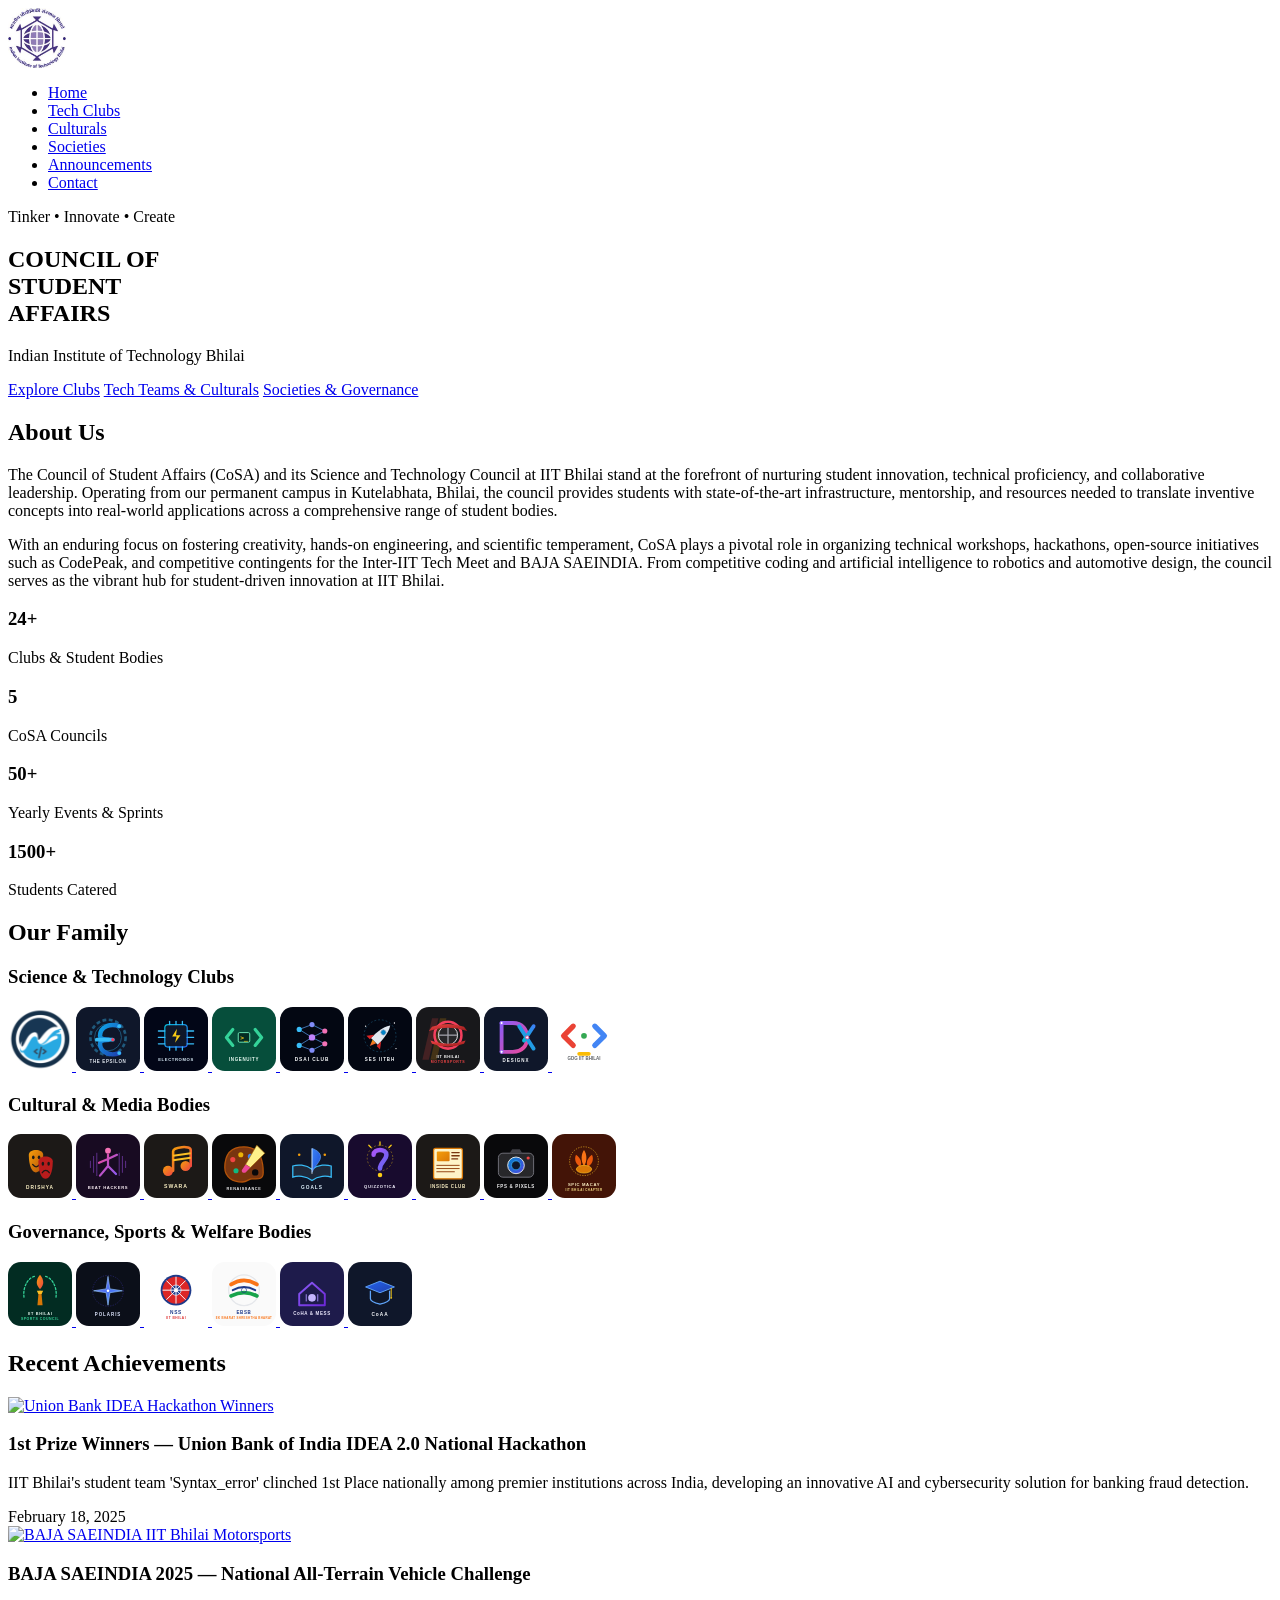
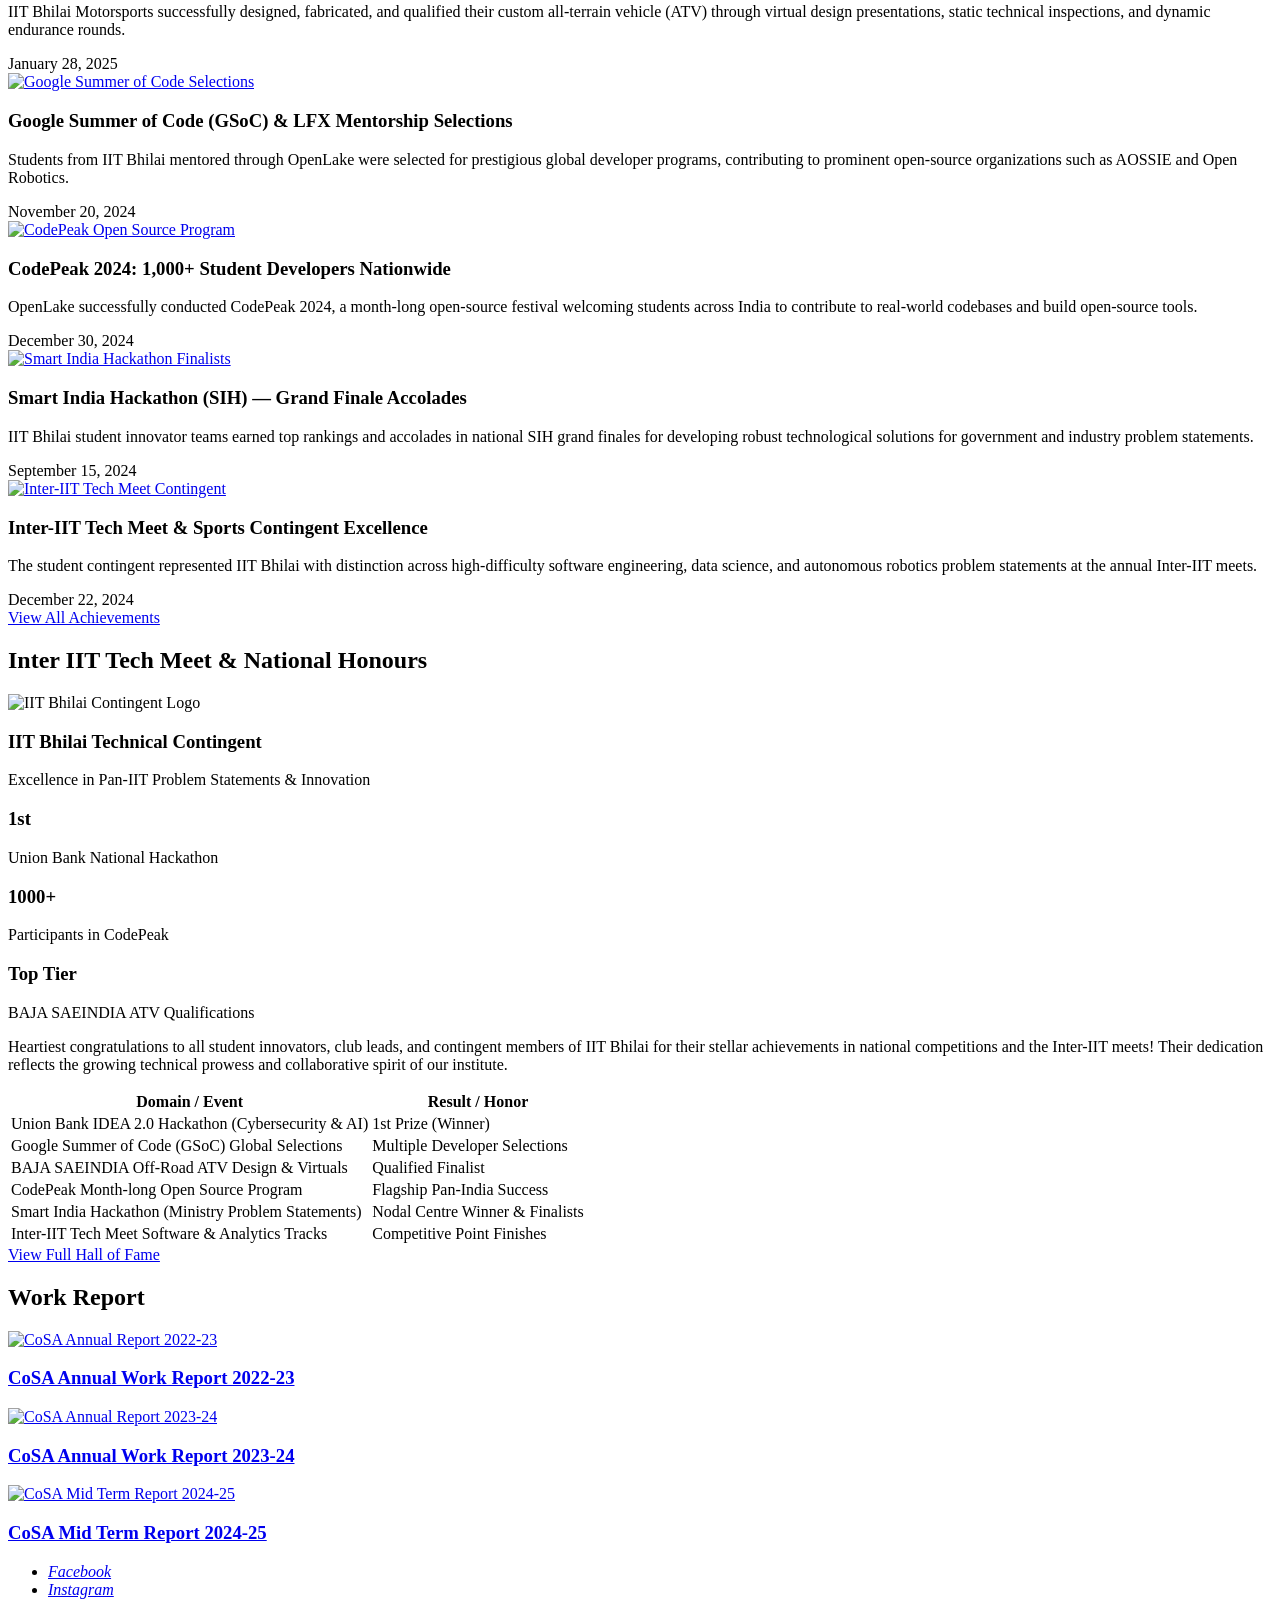
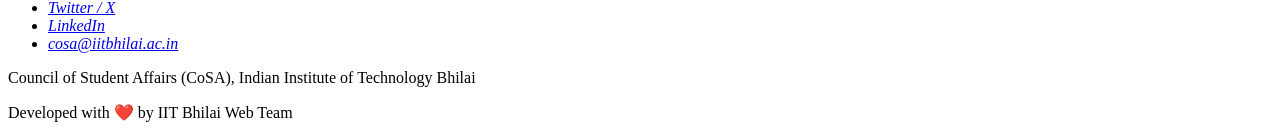
==== Home/index.html @ 8cd0cf4e "feat(home_page): added a basic home page structure" ====
<!DOCTYPE html>
<html lang="en">
<head>
  <meta charset="UTF-8">
  <meta name="viewport" content="width=device-width, initial-scale=1.0">
  <title>IIT Bhilai CoSA - Council of Student Affairs</title>
</head>
<body>
  <header>
    <nav>
      <a href="https://iitbhilai.ac.in/">
        <img src="./../assets/logos/iitbh-logo.jpg" alt="IIT Bhilai Logo" height="60" style="height: 60px; width: auto; vertical-align: middle;" loading="lazy">
      </a>
      <ul>
        <li><a href="index.html">Home</a></li>
        <li><a href="./../Tech Clubs/tech_clubs.html">Tech Clubs</a></li>
        <li><a href="./../Cultural Clubs/cult_clubs.html">Culturals</a></li>
        <li><a href="./../Societies/soc.html">Societies</a></li>
        <li><a href="./../Anouncements/announcements.html">Announcements</a></li>
        <li><a href="./../Contact Us/contact_us.html">Contact</a></li>
      </ul>
    </nav>
  </header>

  <main>
    <section id="hero">
      <p>Tinker • Innovate • Create</p>
      <h1>
        COUNCIL OF <br>
        STUDENT <br>
        AFFAIRS
      </h1>
      <p>Indian Institute of Technology Bhilai</p>

      <nav aria-label="Quick Links">
        <a href="#clubs">Explore Clubs</a>
        <a href="#tech-teams">Tech Teams & Culturals</a>
        <a href="#communities">Societies & Governance</a>
      </nav>
    </section>

    <!-- About Us Section -->
    <section id="about">
      <h2>About Us</h2>
      <div>
        <p>
          The Council of Student Affairs (CoSA) and its Science and Technology Council at IIT Bhilai
          stand at the forefront of nurturing student innovation, technical proficiency, and collaborative
          leadership. Operating from our permanent campus in Kutelabhata, Bhilai, the council provides
          students with state-of-the-art infrastructure, mentorship, and resources needed to translate
          inventive concepts into real-world applications across a comprehensive range of student bodies.
        </p>
        <p>
          With an enduring focus on fostering creativity, hands-on engineering, and scientific temperament,
          CoSA plays a pivotal role in organizing technical workshops, hackathons, open-source initiatives
          such as CodePeak, and competitive contingents for the Inter-IIT Tech Meet and BAJA SAEINDIA. From
          competitive coding and artificial intelligence to robotics and automotive design, the council serves
          as the vibrant hub for student-driven innovation at IIT Bhilai.
        </p>
      </div>

      <!-- Stats -->
      <div>
        <div>
          <h3>24+</h3>
          <p>Clubs & Student Bodies</p>
        </div>
        <div>
          <h3>5</h3>
          <p>CoSA Councils</p>
        </div>
        <div>
          <h3>50+</h3>
          <p>Yearly Events & Sprints</p>
        </div>
        <div>
          <h3>1500+</h3>
          <p>Students Catered</p>
        </div>
      </div>
    </section>

    <!-- Our Family Section -->
    <section id="our-family">
      <h2>Our Family</h2>

      <!-- Clubs -->
      <section id="clubs">
        <h3>Science & Technology Clubs</h3>
        <div>
          <a href="https://openlake.in" title="OpenLake">
            <img src="./../assets/logos/openlake.svg" alt="OpenLake logo" width="64" height="64" style="width: 64px; height: 64px; object-fit: contain;" loading="lazy">
          </a>
          <a href="https://epsilon.iitbhilai.ac.in" title="The Epsilon">
            <img src="./../assets/logos/epsilon.svg" alt="The Epsilon logo" width="64" height="64" style="width: 64px; height: 64px; object-fit: contain;" loading="lazy">
          </a>
          <a href="https://electromos.netlify.app" title="Electromos">
            <img src="./../assets/logos/electromos.svg" alt="Electromos logo" width="64" height="64" style="width: 64px; height: 64px; object-fit: contain;" loading="lazy">
          </a>
          <a href="https://ingenuity.iitbhilai.ac.in" title="Ingenuity">
            <img src="./../assets/logos/ingenuity.svg" alt="Ingenuity logo" width="64" height="64" style="width: 64px; height: 64px; object-fit: contain;" loading="lazy">
          </a>
          <a href="https://dsai-iitbhilai.github.io" title="DSAI Club">
            <img src="./../assets/logos/dsai.svg" alt="DSAI Club logo" width="64" height="64" style="width: 64px; height: 64px; object-fit: contain;" loading="lazy">
          </a>
          <a href="https://ses-iitbhilai.vercel.app" title="Space Exploration Society (SES)">
            <img src="./../assets/logos/ses.svg" alt="Space Exploration Society (SES) logo" width="64" height="64" style="width: 64px; height: 64px; object-fit: contain;" loading="lazy">
          </a>
          <a href="https://motorsports.iitbhilai.ac.in" title="IIT Bhilai Motorsports">
            <img src="./../assets/logos/motorsports.svg" alt="IIT Bhilai Motorsports logo" width="64" height="64" style="width: 64px; height: 64px; object-fit: contain;" loading="lazy">
          </a>
          <a href="https://designx.iitbhilai.ac.in" title="DesignX">
            <img src="./../assets/logos/designx.svg" alt="DesignX logo" width="64" height="64" style="width: 64px; height: 64px; object-fit: contain;" loading="lazy">
          </a>
          <a href="https://gdg.community.dev/iit-bhilai" title="GDG on Campus IIT Bhilai">
            <img src="./../assets/logos/gdg.svg" alt="GDG on Campus IIT Bhilai logo" width="64" height="64" style="width: 64px; height: 64px; object-fit: contain;" loading="lazy">
          </a>
        </div>
      </section>

      <!-- Tech Teams & Cultural Bodies -->
      <section id="tech-teams">
        <h3>Cultural & Media Bodies</h3>
        <div>
          <a href="https://drishya.iitbhilai.ac.in" title="Drishya">
            <img src="./../assets/logos/drishya.svg" alt="Drishya logo" width="64" height="64" style="width: 64px; height: 64px; object-fit: contain;" loading="lazy">
          </a>
          <a href="https://beathackers.iitbhilai.ac.in" title="Beat Hackers">
            <img src="./../assets/logos/beathackers.svg" alt="Beat Hackers logo" width="64" height="64" style="width: 64px; height: 64px; object-fit: contain;" loading="lazy">
          </a>
          <a href="https://swara.iitbhilai.ac.in" title="Swara">
            <img src="./../assets/logos/swara.svg" alt="Swara logo" width="64" height="64" style="width: 64px; height: 64px; object-fit: contain;" loading="lazy">
          </a>
          <a href="https://renaissance.iitbhilai.ac.in" title="Renaissance">
            <img src="./../assets/logos/renaissance.svg" alt="Renaissance logo" width="64" height="64" style="width: 64px; height: 64px; object-fit: contain;" loading="lazy">
          </a>
          <a href="https://goals.iitbhilai.ac.in" title="GOALS">
            <img src="./../assets/logos/goals.svg" alt="GOALS logo" width="64" height="64" style="width: 64px; height: 64px; object-fit: contain;" loading="lazy">
          </a>
          <a href="https://quizzotica.iitbhilai.ac.in" title="Quizzotica">
            <img src="./../assets/logos/quizzotica.svg" alt="Quizzotica logo" width="64" height="64" style="width: 64px; height: 64px; object-fit: contain;" loading="lazy">
          </a>
          <a href="https://inside.iitbhilai.ac.in" title="Inside Club">
            <img src="./../assets/logos/inside.svg" alt="Inside Club logo" width="64" height="64" style="width: 64px; height: 64px; object-fit: contain;" loading="lazy">
          </a>
          <a href="https://fps.iitbhilai.ac.in" title="Film Production Society (FPS) & Pixel Snappers">
            <img src="./../assets/logos/fps.svg" alt="Film Production Society (FPS) & Pixel Snappers logo" width="64" height="64" style="width: 64px; height: 64px; object-fit: contain;" loading="lazy">
          </a>
          <a href="https://spicmacay.org" title="SPIC MACAY IIT Bhilai Chapter">
            <img src="./../assets/logos/spicmacay.svg" alt="SPIC MACAY IIT Bhilai Chapter logo" width="64" height="64" style="width: 64px; height: 64px; object-fit: contain;" loading="lazy">
          </a>
        </div>
      </section>

      <!-- Communities -->
      <section id="communities">
        <h3>Governance, Sports & Welfare Bodies</h3>
        <div>
          <a href="https://sports.iitbhilai.ac.in" title="Sports Council & Inter-IIT Contingent">
            <img src="./../assets/logos/sports.svg" alt="Sports Council & Inter-IIT Contingent logo" width="64" height="64" style="width: 64px; height: 64px; object-fit: contain;" loading="lazy">
          </a>
          <a href="https://polaris.iitbhilai.ac.in" title="Polaris (Student Mentorship Program)">
            <img src="./../assets/logos/polaris.svg" alt="Polaris (Student Mentorship Program) logo" width="64" height="64" style="width: 64px; height: 64px; object-fit: contain;" loading="lazy">
          </a>
          <a href="https://nss.iitbhilai.ac.in" title="National Service Scheme (NSS)">
            <img src="./../assets/logos/nss.svg" alt="National Service Scheme (NSS) logo" width="64" height="64" style="width: 64px; height: 64px; object-fit: contain;" loading="lazy">
          </a>
          <a href="https://iitbhilai.ac.in/index.php?pid=ebsb" title="Ek Bharat Shreshtha Bharat (EBSB)">
            <img src="./../assets/logos/ebsb.svg" alt="Ek Bharat Shreshtha Bharat (EBSB) logo" width="64" height="64" style="width: 64px; height: 64px; object-fit: contain;" loading="lazy">
          </a>
          <a href="https://iitbhilai.ac.in/index.php?pid=hostels" title="Council of Hostel Affairs (CoHA) & Mess Committee">
            <img src="./../assets/logos/coha.svg" alt="Council of Hostel Affairs (CoHA) & Mess Committee logo" width="64" height="64" style="width: 64px; height: 64px; object-fit: contain;" loading="lazy">
          </a>
          <a href="https://iitbhilai.ac.in/index.php?pid=academic_affairs" title="Council of Academic Affairs (CoAA)">
            <img src="./../assets/logos/coaa.svg" alt="Council of Academic Affairs (CoAA) logo" width="64" height="64" style="width: 64px; height: 64px; object-fit: contain;" loading="lazy">
          </a>
        </div>
      </section>
    </section>

    <!-- Recent Achievements Section -->
    <section id="achievements">
      <h2>Recent Achievements</h2>

      <div>
        <article>
          <a href="https://iitbhilai.ac.in/">
            <img src="iitbh-logo.jpg" alt="Union Bank IDEA Hackathon Winners" height="48" style="height: 48px; width: auto;">
          </a>
          <div>
            <h3>1st Prize Winners — Union Bank of India IDEA 2.0 National Hackathon</h3>
            <p>IIT Bhilai's student team 'Syntax_error' clinched 1st Place nationally among premier institutions across India, developing an innovative AI and cybersecurity solution for banking fraud detection.</p>
            <time datetime="2025-02-18">February 18, 2025</time>
          </div>
        </article>

        <article>
          <a href="https://motorsports.iitbhilai.ac.in">
            <img src="iitbh-logo.jpg" alt="BAJA SAEINDIA IIT Bhilai Motorsports" height="48" style="height: 48px; width: auto;">
          </a>
          <div>
            <h3>BAJA SAEINDIA 2025 — National All-Terrain Vehicle Challenge</h3>
            <p>IIT Bhilai Motorsports successfully designed, fabricated, and qualified their custom all-terrain vehicle (ATV) through virtual design presentations, static technical inspections, and dynamic endurance rounds.</p>
            <time datetime="2025-01-28">January 28, 2025</time>
          </div>
        </article>

        <article>
          <a href="https://openlake.in">
            <img src="iitbh-logo.jpg" alt="Google Summer of Code Selections" height="48" style="height: 48px; width: auto;">
          </a>
          <div>
            <h3>Google Summer of Code (GSoC) & LFX Mentorship Selections</h3>
            <p>Students from IIT Bhilai mentored through OpenLake were selected for prestigious global developer programs, contributing to prominent open-source organizations such as AOSSIE and Open Robotics.</p>
            <time datetime="2024-11-20">November 20, 2024</time>
          </div>
        </article>

        <article>
          <a href="https://openlake.in">
            <img src="iitbh-logo.jpg" alt="CodePeak Open Source Program" height="48" style="height: 48px; width: auto;">
          </a>
          <div>
            <h3>CodePeak 2024: 1,000+ Student Developers Nationwide</h3>
            <p>OpenLake successfully conducted CodePeak 2024, a month-long open-source festival welcoming students across India to contribute to real-world codebases and build open-source tools.</p>
            <time datetime="2024-12-30">December 30, 2024</time>
          </div>
        </article>

        <article>
          <a href="https://iitbhilai.ac.in/">
            <img src="iitbh-logo.jpg" alt="Smart India Hackathon Finalists" height="48" style="height: 48px; width: auto;">
          </a>
          <div>
            <h3>Smart India Hackathon (SIH) — Grand Finale Accolades</h3>
            <p>IIT Bhilai student innovator teams earned top rankings and accolades in national SIH grand finales for developing robust technological solutions for government and industry problem statements.</p>
            <time datetime="2024-09-15">September 15, 2024</time>
          </div>
        </article>

        <article>
          <a href="https://iitbhilai.ac.in/">
            <img src="iitbh-logo.jpg" alt="Inter-IIT Tech Meet Contingent" height="48" style="height: 48px; width: auto;">
          </a>
          <div>
            <h3>Inter-IIT Tech Meet & Sports Contingent Excellence</h3>
            <p>The student contingent represented IIT Bhilai with distinction across high-difficulty software engineering, data science, and autonomous robotics problem statements at the annual Inter-IIT meets.</p>
            <time datetime="2024-12-22">December 22, 2024</time>
          </div>
        </article>
      </div>

      <div>
        <a href="Cluvora/Anouncements/announcements.html">View All Achievements</a>
      </div>
    </section>

    <!-- Latest Hall of Fame Section -->
    <section id="hall-of-fame">
      <h2>Inter IIT Tech Meet & National Honours</h2>

      <div>
        <!-- Inter IIT Details -->
        <div>
          <div>
            <img src="iitbh-logo.jpg" alt="IIT Bhilai Contingent Logo" height="50" style="height: 50px; width: auto;">
            <div>
              <h3>IIT Bhilai Technical Contingent</h3>
              <p>Excellence in Pan-IIT Problem Statements & Innovation</p>
            </div>
          </div>

          <!-- Highlights -->
          <div>
            <div>
              <h3>1st</h3>
              <p>Union Bank National Hackathon</p>
            </div>
            <div>
              <h3>1000+</h3>
              <p>Participants in CodePeak</p>
            </div>
            <div>
              <h3>Top Tier</h3>
              <p>BAJA SAEINDIA ATV Qualifications</p>
            </div>
          </div>
        </div>

        <!-- Summary & Problem Statements -->
        <div>
          <p>
            Heartiest congratulations to all student innovators, club leads, and contingent members of IIT Bhilai
            for their stellar achievements in national competitions and the Inter-IIT meets! Their dedication reflects
            the growing technical prowess and collaborative spirit of our institute.
          </p>

          <!-- Problem Statements Table -->
          <table>
            <thead>
              <tr>
                <th scope="col">Domain / Event</th>
                <th scope="col">Result / Honor</th>
              </tr>
            </thead>
            <tbody>
              <tr>
                <td>Union Bank IDEA 2.0 Hackathon (Cybersecurity & AI)</td>
                <td>1st Prize (Winner)</td>
              </tr>
              <tr>
                <td>Google Summer of Code (GSoC) Global Selections</td>
                <td>Multiple Developer Selections</td>
              </tr>
              <tr>
                <td>BAJA SAEINDIA Off-Road ATV Design & Virtuals</td>
                <td>Qualified Finalist</td>
              </tr>
              <tr>
                <td>CodePeak Month-long Open Source Program</td>
                <td>Flagship Pan-India Success</td>
              </tr>
              <tr>
                <td>Smart India Hackathon (Ministry Problem Statements)</td>
                <td>Nodal Centre Winner & Finalists</td>
              </tr>
              <tr>
                <td>Inter-IIT Tech Meet Software & Analytics Tracks</td>
                <td>Competitive Point Finishes</td>
              </tr>
            </tbody>
          </table>
        </div>
      </div>

      <div>
        <a href="Cluvora/Anouncements/announcements.html">View Full Hall of Fame</a>
      </div>
    </section>

    <!-- Work Report Section -->
    <section id="work-reports">
      <h2>Work Report</h2>

      <div>
        <article>
          <a href="https://iitbhilai.ac.in/">
            <img src="iitbh-logo.jpg" alt="CoSA Annual Report 2022-23" height="40" style="height: 40px; width: auto;">
            <h3>CoSA Annual Work Report 2022-23</h3>
          </a>
        </article>

        <article>
          <a href="https://iitbhilai.ac.in/">
            <img src="iitbh-logo.jpg" alt="CoSA Annual Report 2023-24" height="40" style="height: 40px; width: auto;">
            <h3>CoSA Annual Work Report 2023-24</h3>
          </a>
        </article>

        <article>
          <a href="https://iitbhilai.ac.in/">
            <img src="iitbh-logo.jpg" alt="CoSA Mid Term Report 2024-25" height="40" style="height: 40px; width: auto;">
            <h3>CoSA Mid Term Report 2024-25</h3>
          </a>
        </article>
      </div>
    </section>
  </main>

  <!-- Footer -->
  <footer>
    <address>
      <!-- Social Links -->
      <ul>
        <li>
          <a href="https://www.facebook.com/iitbhilai" target="_blank" rel="noopener noreferrer">
            <span>Facebook</span>
          </a>
        </li>
        <li>
          <a href="https://www.instagram.com/iitbhilai" target="_blank" rel="noopener noreferrer">
            <span>Instagram</span>
          </a>
        </li>
        <li>
          <a href="https://twitter.com/IITBhilai" target="_blank" rel="noopener noreferrer">
            <span>Twitter / X</span>
          </a>
        </li>
        <li>
          <a href="https://linkedin.com/school/iitbhilai" target="_blank" rel="noopener noreferrer">
            <span>LinkedIn</span>
          </a>
        </li>
        <li>
          <a href="mailto:cosa@iitbhilai.ac.in">
            <span>cosa@iitbhilai.ac.in</span>
          </a>
        </li>
      </ul>
    </address>

    <p>Council of Student Affairs (CoSA), Indian Institute of Technology Bhilai</p>
    <p>Developed with ❤️ by IIT Bhilai Web Team</p>
  </footer>
</body>
</html>
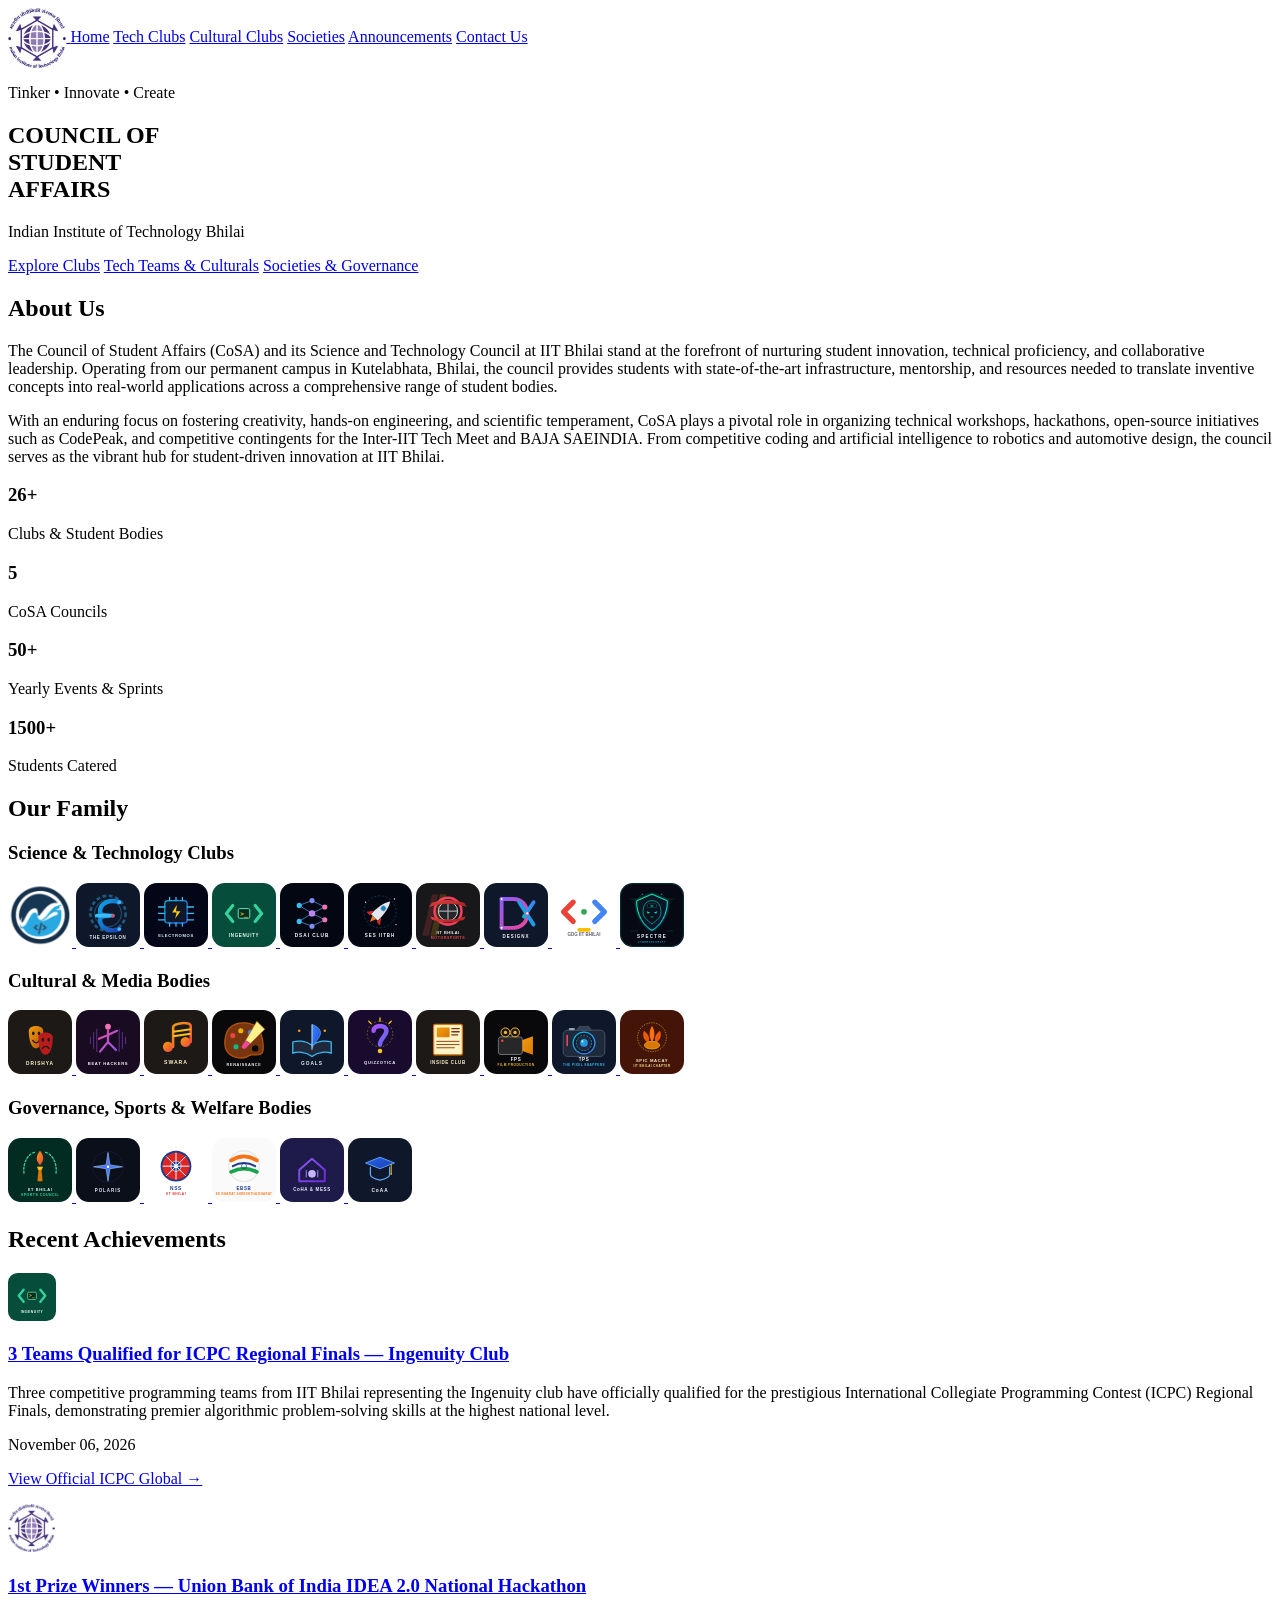
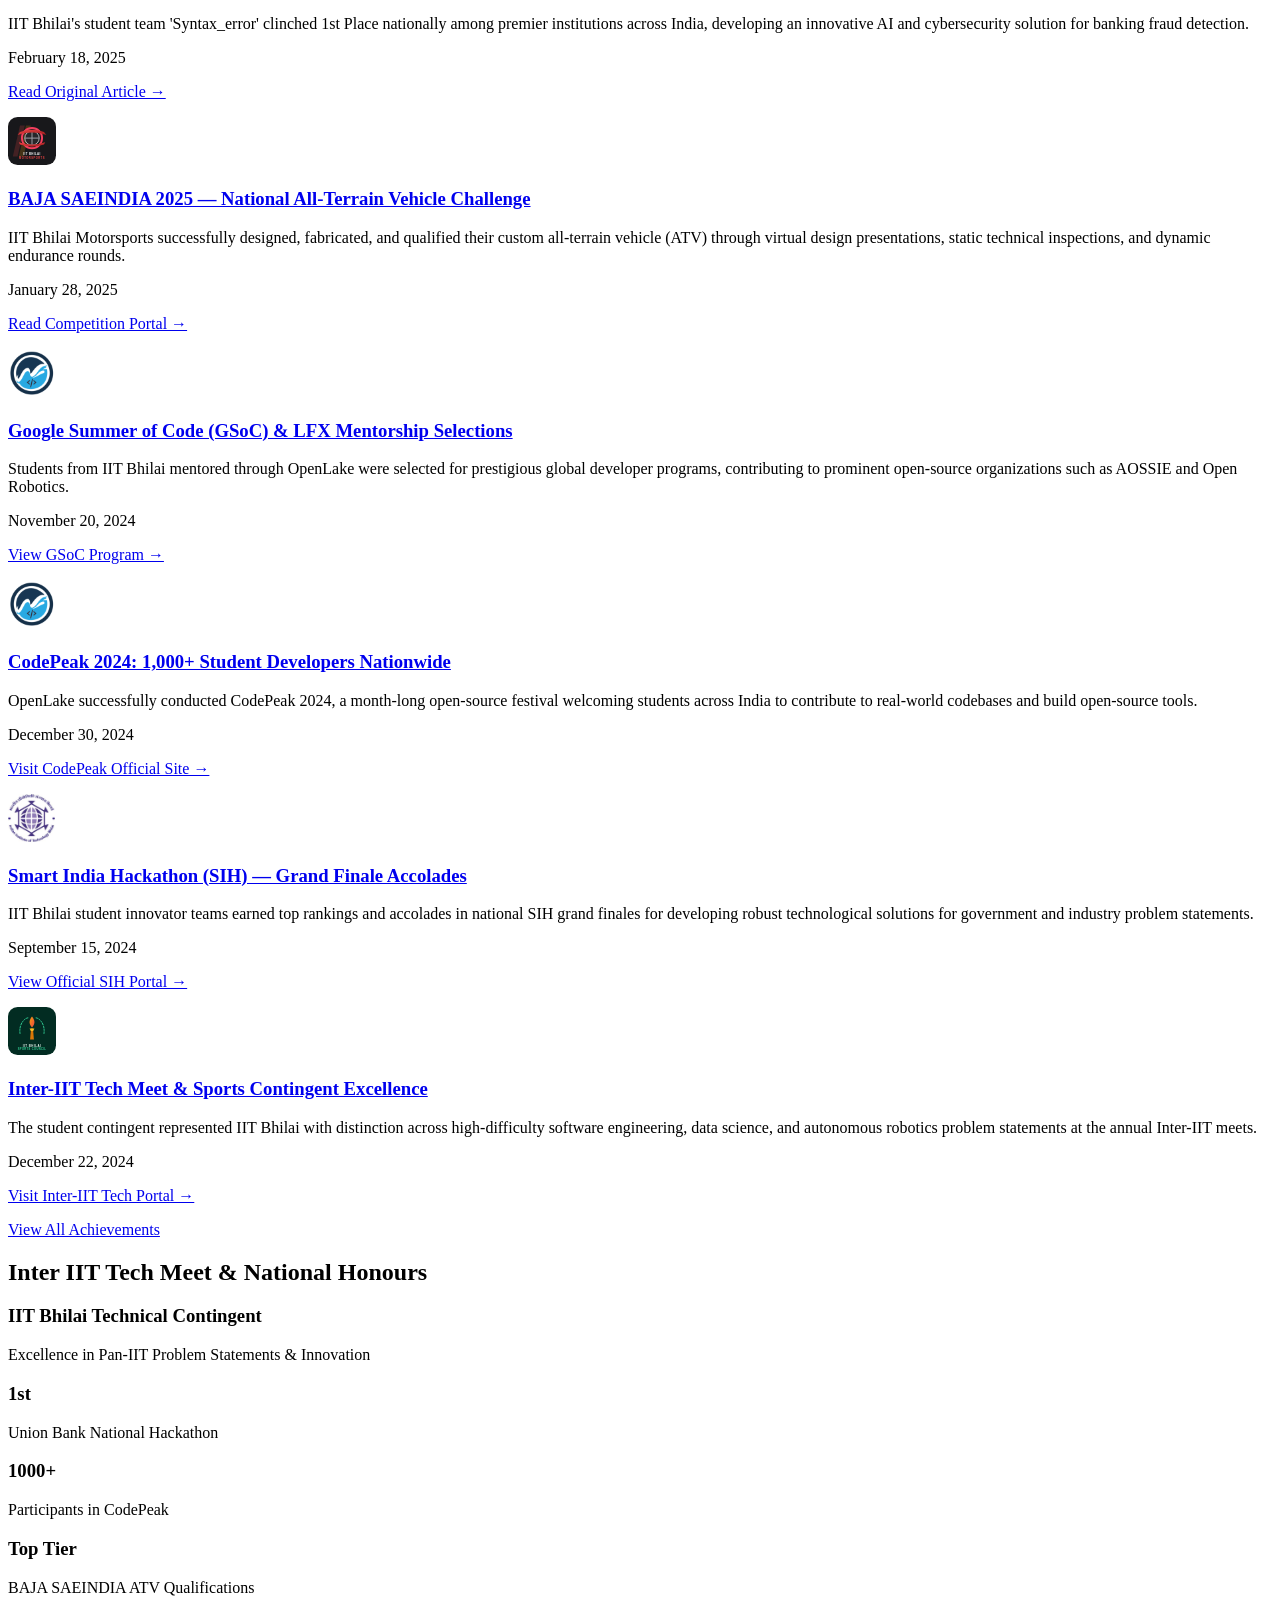
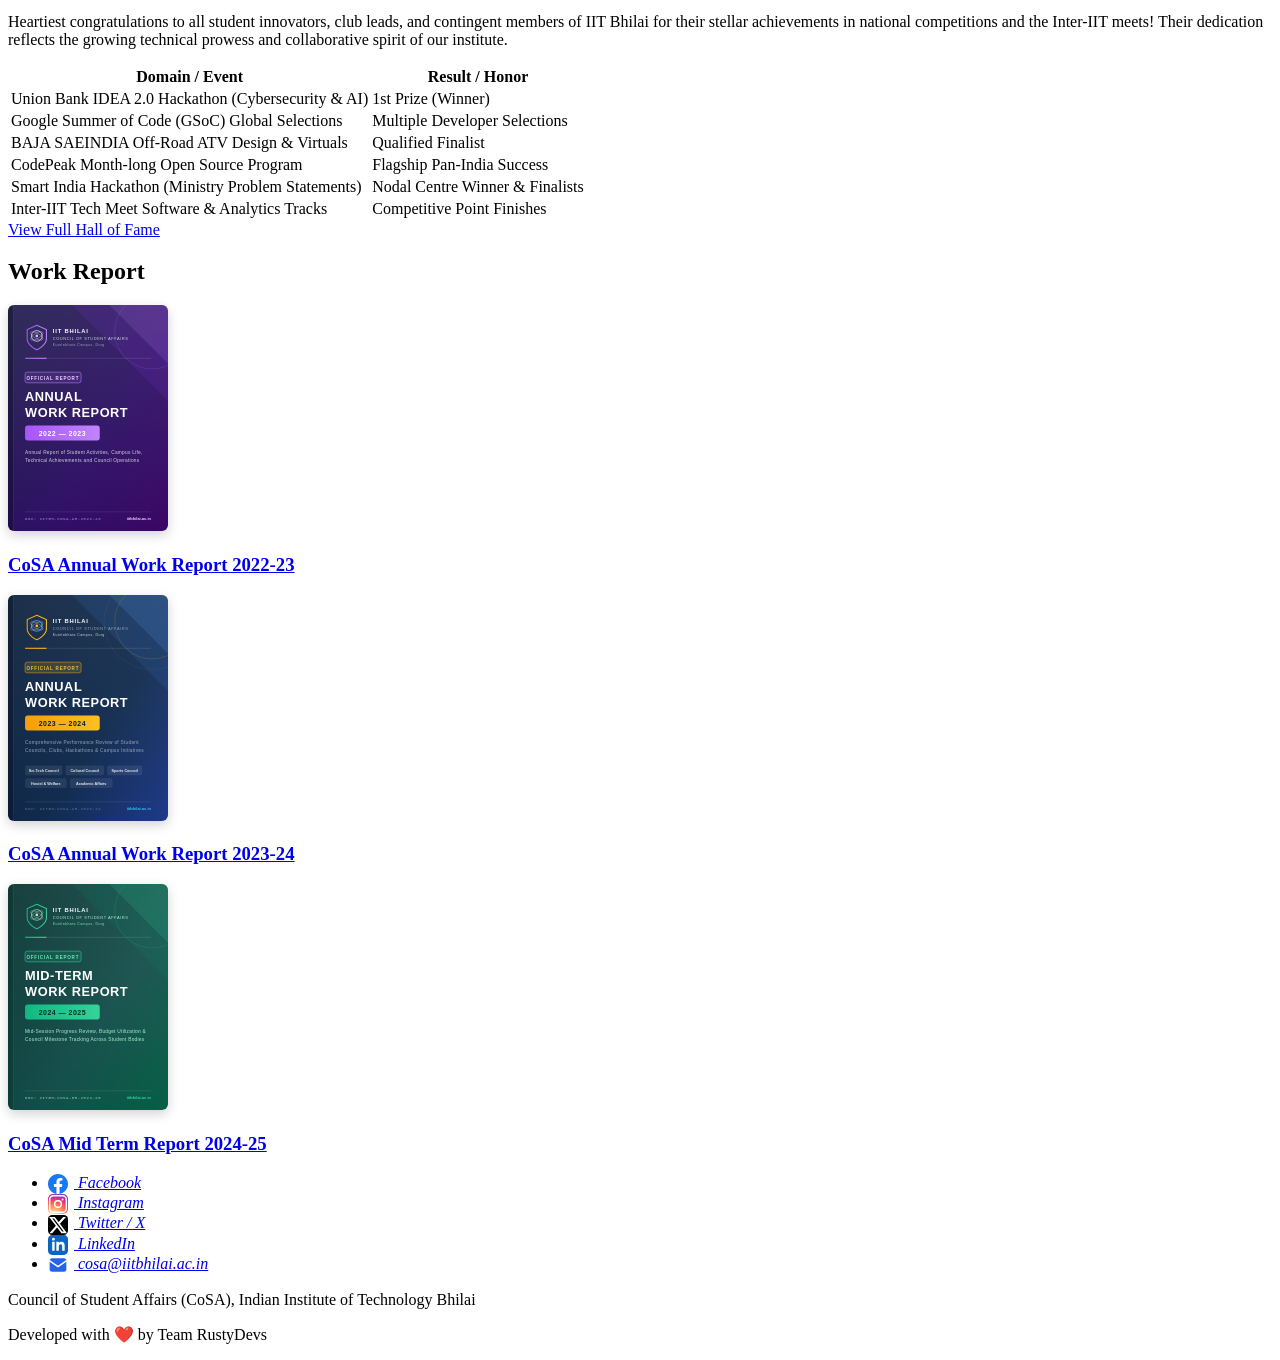
==== commit 8b8c5de5: "feat: minor changes" ====
--- a/Home/index.html
+++ b/Home/index.html
@@ -11,14 +11,12 @@
       <a href="https://iitbhilai.ac.in/">
         <img src="./../assets/logos/iitbh-logo.jpg" alt="IIT Bhilai Logo" height="60" style="height: 60px; width: auto; vertical-align: middle;" loading="lazy">
       </a>
-      <ul>
-        <li><a href="index.html">Home</a></li>
-        <li><a href="./../Tech Clubs/tech_clubs.html">Tech Clubs</a></li>
-        <li><a href="./../Cultural Clubs/cult_clubs.html">Culturals</a></li>
-        <li><a href="./../Societies/soc.html">Societies</a></li>
-        <li><a href="./../Anouncements/announcements.html">Announcements</a></li>
-        <li><a href="./../Contact Us/contact_us.html">Contact</a></li>
-      </ul>
+        <span><a href="index.html">Home</a></span>
+        <span><a href="./../Tech Clubs/tech_clubs.html">Tech Clubs</a></span>
+        <span><a href="./../Cultural Clubs/cult_clubs.html">Cultural Clubs</a></span>
+        <span><a href="./../Societies/soc.html">Societies</a></span>
+        <span><a href="./../Anouncements/announcements.html">Announcements</a></span>
+        <span><a href="./../Contact Us/contact_us.html">Contact Us</a></span>
     </nav>
   </header>
 
@@ -62,7 +60,7 @@
       <!-- Stats -->
       <div>
         <div>
-          <h3>24+</h3>
+          <h3>26+</h3>
           <p>Clubs & Student Bodies</p>
         </div>
         <div>
@@ -80,13 +78,13 @@
       </div>
     </section>
 
-    <!-- Our Family Section -->
+        <!-- Our Family Section -->
     <section id="our-family">
       <h2>Our Family</h2>
 
       <!-- Clubs -->
       <section id="clubs">
-        <h3>Science & Technology Clubs</h3>
+        <h3>Science &amp; Technology Clubs</h3>
         <div>
           <a href="https://openlake.in" title="OpenLake">
             <img src="./../assets/logos/openlake.svg" alt="OpenLake logo" width="64" height="64" style="width: 64px; height: 64px; object-fit: contain;" loading="lazy">
@@ -115,12 +113,15 @@
           <a href="https://gdg.community.dev/iit-bhilai" title="GDG on Campus IIT Bhilai">
             <img src="./../assets/logos/gdg.svg" alt="GDG on Campus IIT Bhilai logo" width="64" height="64" style="width: 64px; height: 64px; object-fit: contain;" loading="lazy">
           </a>
+          <a href="https://0xspectre.tech" title="Spectre (Cybersecurity Club)">
+            <img src="./../assets/logos/spectre.svg" alt="Spectre logo" width="64" height="64" style="width: 64px; height: 64px; object-fit: contain;" loading="lazy">
+          </a>
         </div>
       </section>
 
       <!-- Tech Teams & Cultural Bodies -->
       <section id="tech-teams">
-        <h3>Cultural & Media Bodies</h3>
+        <h3>Cultural &amp; Media Bodies</h3>
         <div>
           <a href="https://drishya.iitbhilai.ac.in" title="Drishya">
             <img src="./../assets/logos/drishya.svg" alt="Drishya logo" width="64" height="64" style="width: 64px; height: 64px; object-fit: contain;" loading="lazy">
@@ -143,8 +144,11 @@
           <a href="https://inside.iitbhilai.ac.in" title="Inside Club">
             <img src="./../assets/logos/inside.svg" alt="Inside Club logo" width="64" height="64" style="width: 64px; height: 64px; object-fit: contain;" loading="lazy">
           </a>
-          <a href="https://fps.iitbhilai.ac.in" title="Film Production Society (FPS) & Pixel Snappers">
-            <img src="./../assets/logos/fps.svg" alt="Film Production Society (FPS) & Pixel Snappers logo" width="64" height="64" style="width: 64px; height: 64px; object-fit: contain;" loading="lazy">
+          <a href="https://fps.iitbhilai.ac.in" title="Film Production Society (FPS)">
+            <img src="./../assets/logos/fps.svg" alt="Film Production Society (FPS) logo" width="64" height="64" style="width: 64px; height: 64px; object-fit: contain;" loading="lazy">
+          </a>
+          <a href="https://tps.iitbhilai.ac.in" title="The Pixel Snappers (TPS)">
+            <img src="./../assets/logos/tps.svg" alt="The Pixel Snappers (TPS) logo" width="64" height="64" style="width: 64px; height: 64px; object-fit: contain;" loading="lazy">
           </a>
           <a href="https://spicmacay.org" title="SPIC MACAY IIT Bhilai Chapter">
             <img src="./../assets/logos/spicmacay.svg" alt="SPIC MACAY IIT Bhilai Chapter logo" width="64" height="64" style="width: 64px; height: 64px; object-fit: contain;" loading="lazy">
@@ -154,10 +158,10 @@
 
       <!-- Communities -->
       <section id="communities">
-        <h3>Governance, Sports & Welfare Bodies</h3>
-        <div>
-          <a href="https://sports.iitbhilai.ac.in" title="Sports Council & Inter-IIT Contingent">
-            <img src="./../assets/logos/sports.svg" alt="Sports Council & Inter-IIT Contingent logo" width="64" height="64" style="width: 64px; height: 64px; object-fit: contain;" loading="lazy">
+        <h3>Governance, Sports &amp; Welfare Bodies</h3>
+        <div>
+          <a href="https://sports.iitbhilai.ac.in" title="Sports Council &amp; Inter-IIT Contingent">
+            <img src="./../assets/logos/sports.svg" alt="Sports Council &amp; Inter-IIT Contingent logo" width="64" height="64" style="width: 64px; height: 64px; object-fit: contain;" loading="lazy">
           </a>
           <a href="https://polaris.iitbhilai.ac.in" title="Polaris (Student Mentorship Program)">
             <img src="./../assets/logos/polaris.svg" alt="Polaris (Student Mentorship Program) logo" width="64" height="64" style="width: 64px; height: 64px; object-fit: contain;" loading="lazy">
@@ -168,8 +172,8 @@
           <a href="https://iitbhilai.ac.in/index.php?pid=ebsb" title="Ek Bharat Shreshtha Bharat (EBSB)">
             <img src="./../assets/logos/ebsb.svg" alt="Ek Bharat Shreshtha Bharat (EBSB) logo" width="64" height="64" style="width: 64px; height: 64px; object-fit: contain;" loading="lazy">
           </a>
-          <a href="https://iitbhilai.ac.in/index.php?pid=hostels" title="Council of Hostel Affairs (CoHA) & Mess Committee">
-            <img src="./../assets/logos/coha.svg" alt="Council of Hostel Affairs (CoHA) & Mess Committee logo" width="64" height="64" style="width: 64px; height: 64px; object-fit: contain;" loading="lazy">
+          <a href="https://iitbhilai.ac.in/index.php?pid=hostels" title="Council of Hostel Affairs (CoHA) &amp; Mess Committee">
+            <img src="./../assets/logos/coha.svg" alt="Council of Hostel Affairs (CoHA) &amp; Mess Committee logo" width="64" height="64" style="width: 64px; height: 64px; object-fit: contain;" loading="lazy">
           </a>
           <a href="https://iitbhilai.ac.in/index.php?pid=academic_affairs" title="Council of Academic Affairs (CoAA)">
             <img src="./../assets/logos/coaa.svg" alt="Council of Academic Affairs (CoAA) logo" width="64" height="64" style="width: 64px; height: 64px; object-fit: contain;" loading="lazy">
@@ -184,74 +188,92 @@
 
       <div>
         <article>
-          <a href="https://iitbhilai.ac.in/">
-            <img src="iitbh-logo.jpg" alt="Union Bank IDEA Hackathon Winners" height="48" style="height: 48px; width: auto;">
-          </a>
-          <div>
-            <h3>1st Prize Winners — Union Bank of India IDEA 2.0 National Hackathon</h3>
+          <a href="https://icpc.global/" target="_blank" rel="noopener noreferrer">
+            <img src="./../assets/logos/ingenuity.svg" alt="Ingenuity ICPC Qualifications" height="48" style="height: 48px; width: auto;">
+          </a>
+          <div>
+            <h3><a href="https://icpc.global/" target="_blank" rel="noopener noreferrer">3 Teams Qualified for ICPC Regional Finals — Ingenuity Club</a></h3>
+            <p>Three competitive programming teams from IIT Bhilai representing the Ingenuity club have officially qualified for the prestigious International Collegiate Programming Contest (ICPC) Regional Finals, demonstrating premier algorithmic problem-solving skills at the highest national level.</p>
+            <time datetime="2026-11-06">November 06, 2026</time>
+            <p><a href="https://icpc.global/" target="_blank" rel="noopener noreferrer">View Official ICPC Global &rarr;</a></p>
+          </div>
+        </article>
+
+        <article>
+          <a href="https://education21.in/iit-bhilai-team-wins-union-bank-of-indias-idea-2-0-hackathon-under-the-psbs-hackathon-series-2026/" target="_blank" rel="noopener noreferrer">
+            <img src="./../assets/logos/iitbh-logo.jpg" alt="Union Bank IDEA Hackathon Winners" height="48" style="height: 48px; width: auto;">
+          </a>
+          <div>
+            <h3><a href="https://education21.in/iit-bhilai-team-wins-union-bank-of-indias-idea-2-0-hackathon-under-the-psbs-hackathon-series-2026/" target="_blank" rel="noopener noreferrer">1st Prize Winners — Union Bank of India IDEA 2.0 National Hackathon</a></h3>
             <p>IIT Bhilai's student team 'Syntax_error' clinched 1st Place nationally among premier institutions across India, developing an innovative AI and cybersecurity solution for banking fraud detection.</p>
             <time datetime="2025-02-18">February 18, 2025</time>
-          </div>
-        </article>
-
-        <article>
-          <a href="https://motorsports.iitbhilai.ac.in">
-            <img src="iitbh-logo.jpg" alt="BAJA SAEINDIA IIT Bhilai Motorsports" height="48" style="height: 48px; width: auto;">
-          </a>
-          <div>
-            <h3>BAJA SAEINDIA 2025 — National All-Terrain Vehicle Challenge</h3>
+            <p><a href="https://education21.in/iit-bhilai-team-wins-union-bank-of-indias-idea-2-0-hackathon-under-the-psbs-hackathon-series-2026/" target="_blank" rel="noopener noreferrer">Read Original Article &rarr;</a></p>
+          </div>
+        </article>
+
+        <article>
+          <a href="https://www.bajasaeindia.org/" target="_blank" rel="noopener noreferrer">
+            <img src="./../assets/logos/motorsports.svg" alt="BAJA SAEINDIA IIT Bhilai Motorsports" height="48" style="height: 48px; width: auto;">
+          </a>
+          <div>
+            <h3><a href="https://www.bajasaeindia.org/" target="_blank" rel="noopener noreferrer">BAJA SAEINDIA 2025 — National All-Terrain Vehicle Challenge</a></h3>
             <p>IIT Bhilai Motorsports successfully designed, fabricated, and qualified their custom all-terrain vehicle (ATV) through virtual design presentations, static technical inspections, and dynamic endurance rounds.</p>
             <time datetime="2025-01-28">January 28, 2025</time>
-          </div>
-        </article>
-
-        <article>
-          <a href="https://openlake.in">
-            <img src="iitbh-logo.jpg" alt="Google Summer of Code Selections" height="48" style="height: 48px; width: auto;">
-          </a>
-          <div>
-            <h3>Google Summer of Code (GSoC) & LFX Mentorship Selections</h3>
+            <p><a href="https://www.bajasaeindia.org/" target="_blank" rel="noopener noreferrer">Read Competition Portal &rarr;</a></p>
+          </div>
+        </article>
+
+        <article>
+          <a href="https://summerofcode.withgoogle.com/" target="_blank" rel="noopener noreferrer">
+            <img src="./../assets/logos/openlake.svg" alt="Google Summer of Code Selections" height="48" style="height: 48px; width: auto;">
+          </a>
+          <div>
+            <h3><a href="https://summerofcode.withgoogle.com/" target="_blank" rel="noopener noreferrer">Google Summer of Code (GSoC) &amp; LFX Mentorship Selections</a></h3>
             <p>Students from IIT Bhilai mentored through OpenLake were selected for prestigious global developer programs, contributing to prominent open-source organizations such as AOSSIE and Open Robotics.</p>
             <time datetime="2024-11-20">November 20, 2024</time>
-          </div>
-        </article>
-
-        <article>
-          <a href="https://openlake.in">
-            <img src="iitbh-logo.jpg" alt="CodePeak Open Source Program" height="48" style="height: 48px; width: auto;">
-          </a>
-          <div>
-            <h3>CodePeak 2024: 1,000+ Student Developers Nationwide</h3>
+            <p><a href="https://summerofcode.withgoogle.com/" target="_blank" rel="noopener noreferrer">View GSoC Program &rarr;</a></p>
+          </div>
+        </article>
+
+        <article>
+          <a href="https://codepeak.tech/" target="_blank" rel="noopener noreferrer">
+            <img src="./../assets/logos/openlake.svg" alt="CodePeak Open Source Program" height="48" style="height: 48px; width: auto;">
+          </a>
+          <div>
+            <h3><a href="https://codepeak.tech/" target="_blank" rel="noopener noreferrer">CodePeak 2024: 1,000+ Student Developers Nationwide</a></h3>
             <p>OpenLake successfully conducted CodePeak 2024, a month-long open-source festival welcoming students across India to contribute to real-world codebases and build open-source tools.</p>
             <time datetime="2024-12-30">December 30, 2024</time>
-          </div>
-        </article>
-
-        <article>
-          <a href="https://iitbhilai.ac.in/">
-            <img src="iitbh-logo.jpg" alt="Smart India Hackathon Finalists" height="48" style="height: 48px; width: auto;">
-          </a>
-          <div>
-            <h3>Smart India Hackathon (SIH) — Grand Finale Accolades</h3>
+            <p><a href="https://codepeak.tech/" target="_blank" rel="noopener noreferrer">Visit CodePeak Official Site &rarr;</a></p>
+          </div>
+        </article>
+
+        <article>
+          <a href="https://www.sih.gov.in/" target="_blank" rel="noopener noreferrer">
+            <img src="./../assets/logos/iitbh-logo.jpg" alt="Smart India Hackathon Finalists" height="48" style="height: 48px; width: auto;">
+          </a>
+          <div>
+            <h3><a href="https://www.sih.gov.in/" target="_blank" rel="noopener noreferrer">Smart India Hackathon (SIH) — Grand Finale Accolades</a></h3>
             <p>IIT Bhilai student innovator teams earned top rankings and accolades in national SIH grand finales for developing robust technological solutions for government and industry problem statements.</p>
             <time datetime="2024-09-15">September 15, 2024</time>
-          </div>
-        </article>
-
-        <article>
-          <a href="https://iitbhilai.ac.in/">
-            <img src="iitbh-logo.jpg" alt="Inter-IIT Tech Meet Contingent" height="48" style="height: 48px; width: auto;">
-          </a>
-          <div>
-            <h3>Inter-IIT Tech Meet & Sports Contingent Excellence</h3>
+            <p><a href="https://www.sih.gov.in/" target="_blank" rel="noopener noreferrer">View Official SIH Portal &rarr;</a></p>
+          </div>
+        </article>
+
+        <article>
+          <a href="https://interiit-techmeet.com/" target="_blank" rel="noopener noreferrer">
+            <img src="./../assets/logos/sports.svg" alt="Inter-IIT Tech Meet Contingent" height="48" style="height: 48px; width: auto;">
+          </a>
+          <div>
+            <h3><a href="https://interiit-techmeet.com/" target="_blank" rel="noopener noreferrer">Inter-IIT Tech Meet &amp; Sports Contingent Excellence</a></h3>
             <p>The student contingent represented IIT Bhilai with distinction across high-difficulty software engineering, data science, and autonomous robotics problem statements at the annual Inter-IIT meets.</p>
             <time datetime="2024-12-22">December 22, 2024</time>
-          </div>
-        </article>
-      </div>
-
-      <div>
-        <a href="Cluvora/Anouncements/announcements.html">View All Achievements</a>
+            <p><a href="https://interiit-techmeet.com/" target="_blank" rel="noopener noreferrer">Visit Inter-IIT Tech Portal &rarr;</a></p>
+          </div>
+        </article>
+      </div>
+
+      <div>
+        <a href="./../Anouncements/announcements.html">View All Achievements</a>
       </div>
     </section>
 
@@ -263,7 +285,6 @@
         <!-- Inter IIT Details -->
         <div>
           <div>
-            <img src="iitbh-logo.jpg" alt="IIT Bhilai Contingent Logo" height="50" style="height: 50px; width: auto;">
             <div>
               <h3>IIT Bhilai Technical Contingent</h3>
               <p>Excellence in Pan-IIT Problem Statements & Innovation</p>
@@ -334,7 +355,7 @@
       </div>
 
       <div>
-        <a href="Cluvora/Anouncements/announcements.html">View Full Hall of Fame</a>
+        <a href="./../Anouncements/announcements.html">View Full Hall of Fame</a>
       </div>
     </section>
 
@@ -344,22 +365,22 @@
 
       <div>
         <article>
-          <a href="https://iitbhilai.ac.in/">
-            <img src="iitbh-logo.jpg" alt="CoSA Annual Report 2022-23" height="40" style="height: 40px; width: auto;">
+          <a href="https://www.iitbhilai.ac.in/index.php?pid=annual_report" target="_blank" rel="noopener noreferrer">
+            <img src="./../assets/logos/report-cover-2022-23.svg" alt="CoSA Annual Work Report 2022-23 Cover Preview" width="160" height="226" style="width: 160px; height: 226px; object-fit: cover; border-radius: 6px; box-shadow: 0 4px 12px rgba(0,0,0,0.18);">
             <h3>CoSA Annual Work Report 2022-23</h3>
           </a>
         </article>
 
         <article>
-          <a href="https://iitbhilai.ac.in/">
-            <img src="iitbh-logo.jpg" alt="CoSA Annual Report 2023-24" height="40" style="height: 40px; width: auto;">
+          <a href="https://www.iitbhilai.ac.in/index.php?pid=annual_report" target="_blank" rel="noopener noreferrer">
+            <img src="./../assets/logos/report-cover-2023-24.svg" alt="CoSA Annual Work Report 2023-24 Cover Preview" width="160" height="226" style="width: 160px; height: 226px; object-fit: cover; border-radius: 6px; box-shadow: 0 4px 12px rgba(0,0,0,0.18);">
             <h3>CoSA Annual Work Report 2023-24</h3>
           </a>
         </article>
 
         <article>
-          <a href="https://iitbhilai.ac.in/">
-            <img src="iitbh-logo.jpg" alt="CoSA Mid Term Report 2024-25" height="40" style="height: 40px; width: auto;">
+          <a href="https://www.iitbhilai.ac.in/index.php?pid=annual_report" target="_blank" rel="noopener noreferrer">
+            <img src="./../assets/logos/report-cover-2024-25.svg" alt="CoSA Mid Term Report 2024-25 Cover Preview" width="160" height="226" style="width: 160px; height: 226px; object-fit: cover; border-radius: 6px; box-shadow: 0 4px 12px rgba(0,0,0,0.18);">
             <h3>CoSA Mid Term Report 2024-25</h3>
           </a>
         </article>
@@ -374,26 +395,31 @@
       <ul>
         <li>
           <a href="https://www.facebook.com/iitbhilai" target="_blank" rel="noopener noreferrer">
+            <img src="./../assets/logos/facebook.svg" alt="Facebook" width="20" height="20" style="vertical-align: middle; margin-right: 6px;" loading="lazy">
             <span>Facebook</span>
           </a>
         </li>
         <li>
           <a href="https://www.instagram.com/iitbhilai" target="_blank" rel="noopener noreferrer">
+            <img src="./../assets/logos/instagram.svg" alt="Instagram" width="20" height="20" style="vertical-align: middle; margin-right: 6px;" loading="lazy">
             <span>Instagram</span>
           </a>
         </li>
         <li>
           <a href="https://twitter.com/IITBhilai" target="_blank" rel="noopener noreferrer">
+            <img src="./../assets/logos/twitter.svg" alt="Twitter / X" width="20" height="20" style="vertical-align: middle; margin-right: 6px;" loading="lazy">
             <span>Twitter / X</span>
           </a>
         </li>
         <li>
           <a href="https://linkedin.com/school/iitbhilai" target="_blank" rel="noopener noreferrer">
+            <img src="./../assets/logos/linkedin.svg" alt="LinkedIn" width="20" height="20" style="vertical-align: middle; margin-right: 6px;" loading="lazy">
             <span>LinkedIn</span>
           </a>
         </li>
         <li>
           <a href="mailto:cosa@iitbhilai.ac.in">
+            <img src="./../assets/logos/mail.svg" alt="Email" width="20" height="20" style="vertical-align: middle; margin-right: 6px;" loading="lazy">
             <span>cosa@iitbhilai.ac.in</span>
           </a>
         </li>
@@ -401,7 +427,7 @@
     </address>
 
     <p>Council of Student Affairs (CoSA), Indian Institute of Technology Bhilai</p>
-    <p>Developed with ❤️ by IIT Bhilai Web Team</p>
+    <p>Developed with ❤️ by Team RustyDevs</p>
   </footer>
 </body>
 </html>
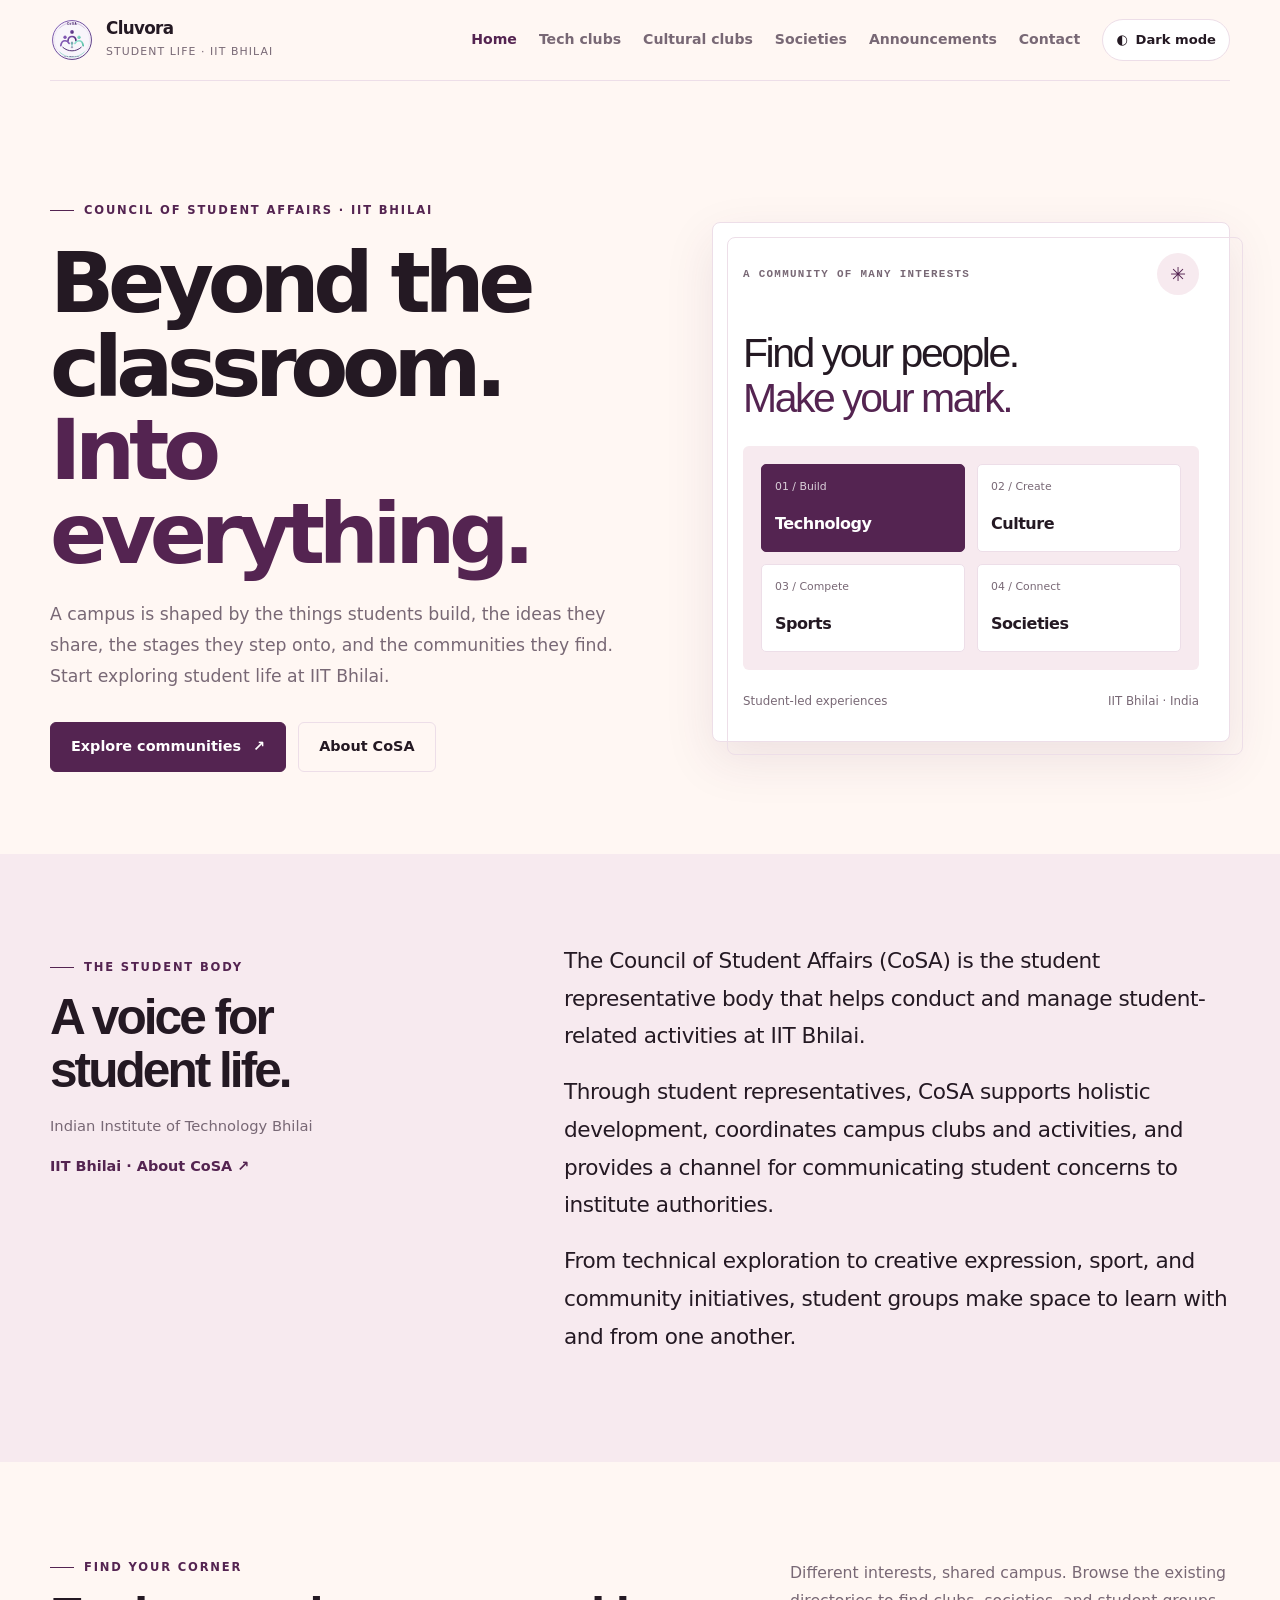
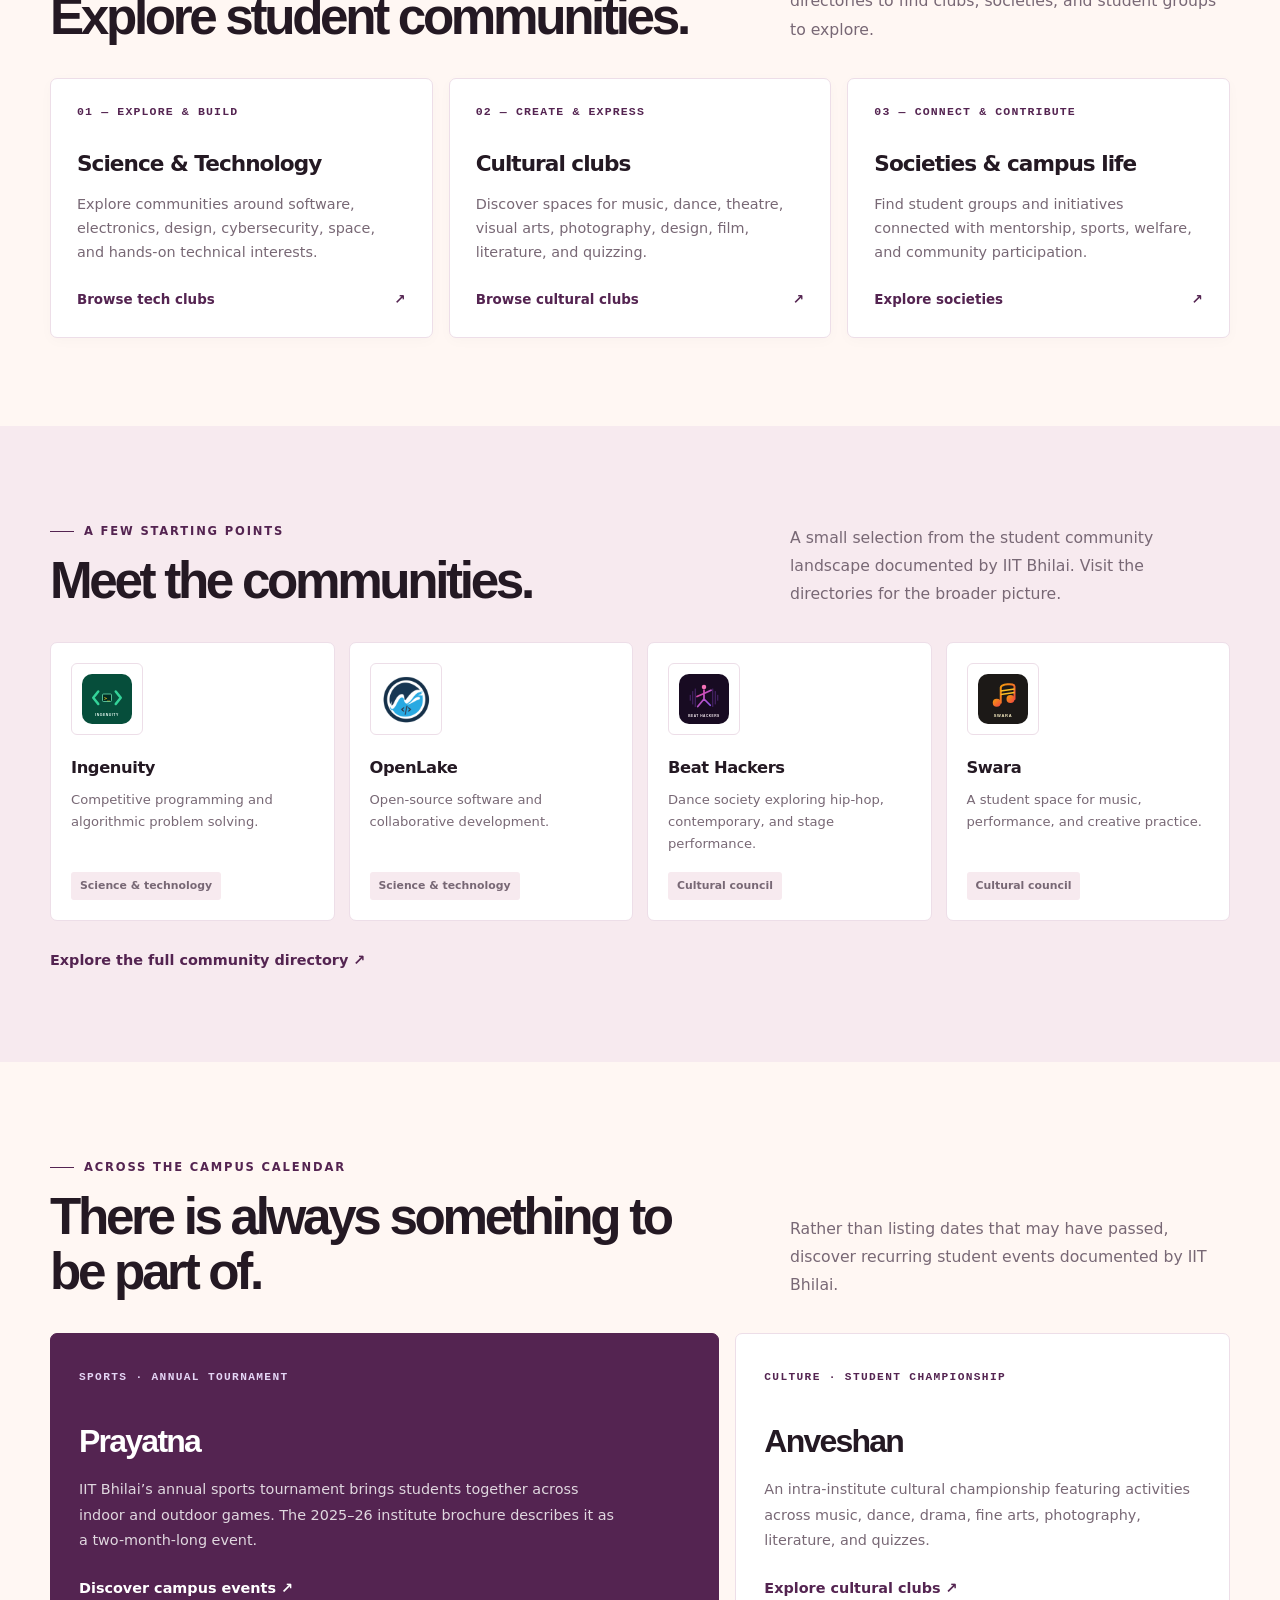
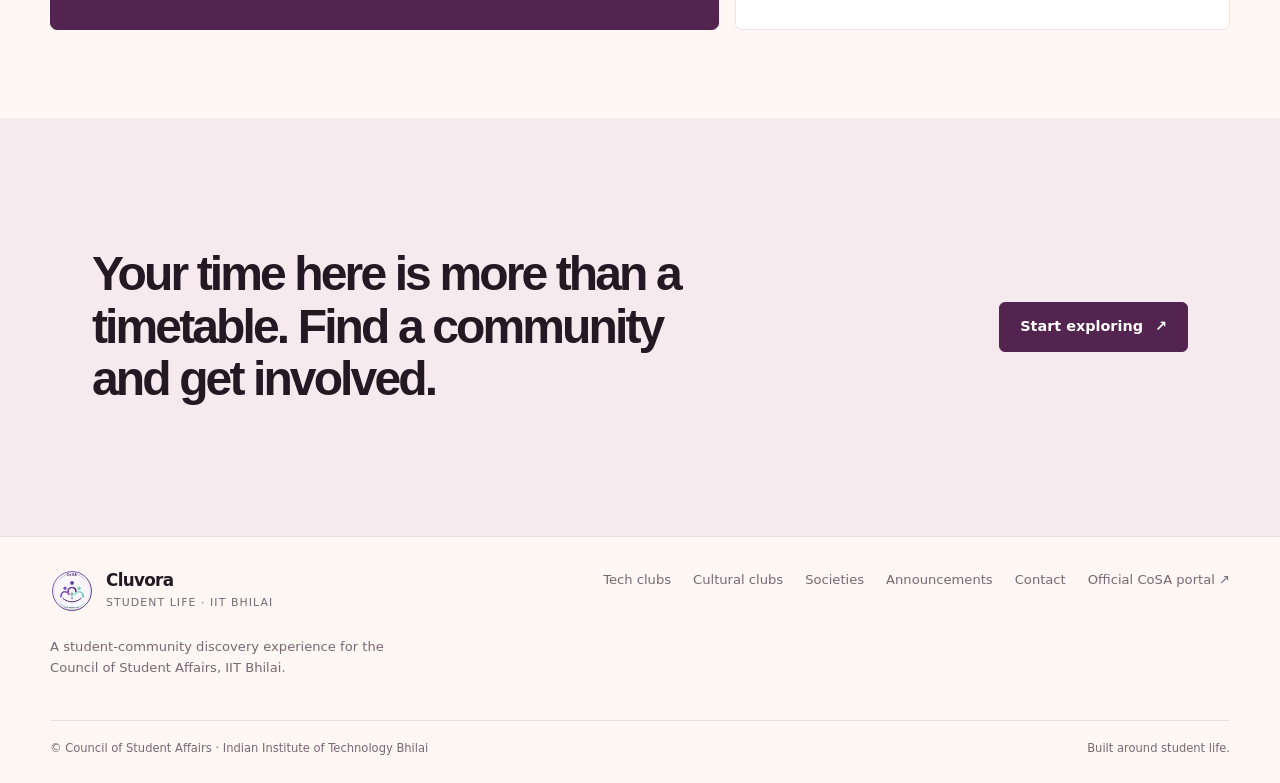
==== commit efba07cd: "Completed index and tech_club" ====
--- a/Home/index.html
+++ b/Home/index.html
@@ -1,433 +1,248 @@
 <!DOCTYPE html>
 <html lang="en">
+
 <head>
   <meta charset="UTF-8">
   <meta name="viewport" content="width=device-width, initial-scale=1.0">
-  <title>IIT Bhilai CoSA - Council of Student Affairs</title>
+  <meta name="theme-color" content="#f7f5fa">
+  <meta name="description"
+    content="Discover student communities, clubs, and campus life at IIT Bhilai through the Council of Student Affairs.">
+  <link rel="icon" type="image/svg+xml" href="../assets/logos/cosa-crest.svg">
+  <link rel="stylesheet" href="../style/global.css">
+  <link rel="stylesheet" href="../style/index.css">
+  <title>Cluvora — Student Life at IIT Bhilai</title>
+  <script>
+    const saved_theme = localStorage.getItem("theme");
+    const prefers_dark = window.matchMedia("(prefers-color-scheme: dark)").matches;
+    document.documentElement.setAttribute("data-theme", saved_theme || (prefers_dark ? "dark" : "light"));
+  </script>
 </head>
+
 <body>
-  <header>
-    <nav>
-      <a href="https://iitbhilai.ac.in/">
-        <img src="./../assets/logos/iitbh-logo.jpg" alt="IIT Bhilai Logo" height="60" style="height: 60px; width: auto; vertical-align: middle;" loading="lazy">
+  <div class="wrap">
+    <header class="topbar">
+      <a class="brand" href="index.html" aria-label="Cluvora home">
+        <img src="../assets/logos/cosa-crest.svg" alt="Council of Student Affairs logo" width="44" height="44">
+        <span><strong>Cluvora</strong><small>Student life · IIT Bhilai</small></span>
       </a>
-        <span><a href="index.html">Home</a></span>
-        <span><a href="./../Tech Clubs/tech_clubs.html">Tech Clubs</a></span>
-        <span><a href="./../Cultural Clubs/cult_clubs.html">Cultural Clubs</a></span>
-        <span><a href="./../Societies/soc.html">Societies</a></span>
-        <span><a href="./../Anouncements/announcements.html">Announcements</a></span>
-        <span><a href="./../Contact Us/contact_us.html">Contact Us</a></span>
-    </nav>
-  </header>
+      <div class="nav-area">
+        <nav class="main-nav" aria-label="Main navigation">
+          <a href="index.html" aria-current="page">Home</a>
+          <a href="../Tech%20Clubs/tech_clubs.html">Tech clubs</a>
+          <a href="../Cultural%20Clubs/cult_clubs.html">Cultural clubs</a>
+          <a href="../Societies/soc.html">Societies</a>
+          <a href="../Anouncements/announcements.html">Announcements</a>
+          <a href="../Contact%20Us/contact_us.html">Contact</a>
+        </nav>
+        <button class="theme-toggle" id="theme-toggle" type="button" aria-pressed="false"
+          aria-label="Switch to dark theme">
+          <span aria-hidden="true" id="theme-icon">◐</span><span id="theme-label">Dark mode</span>
+        </button>
+      </div>
+    </header>
+  </div>
 
   <main>
-    <section id="hero">
-      <p>Tinker • Innovate • Create</p>
-      <h1>
-        COUNCIL OF <br>
-        STUDENT <br>
-        AFFAIRS
-      </h1>
-      <p>Indian Institute of Technology Bhilai</p>
-
-      <nav aria-label="Quick Links">
-        <a href="#clubs">Explore Clubs</a>
-        <a href="#tech-teams">Tech Teams & Culturals</a>
-        <a href="#communities">Societies & Governance</a>
-      </nav>
-    </section>
-
-    <!-- About Us Section -->
-    <section id="about">
-      <h2>About Us</h2>
-      <div>
-        <p>
-          The Council of Student Affairs (CoSA) and its Science and Technology Council at IIT Bhilai
-          stand at the forefront of nurturing student innovation, technical proficiency, and collaborative
-          leadership. Operating from our permanent campus in Kutelabhata, Bhilai, the council provides
-          students with state-of-the-art infrastructure, mentorship, and resources needed to translate
-          inventive concepts into real-world applications across a comprehensive range of student bodies.
-        </p>
-        <p>
-          With an enduring focus on fostering creativity, hands-on engineering, and scientific temperament,
-          CoSA plays a pivotal role in organizing technical workshops, hackathons, open-source initiatives
-          such as CodePeak, and competitive contingents for the Inter-IIT Tech Meet and BAJA SAEINDIA. From
-          competitive coding and artificial intelligence to robotics and automotive design, the council serves
-          as the vibrant hub for student-driven innovation at IIT Bhilai.
-        </p>
-      </div>
-
-      <!-- Stats -->
-      <div>
+    <section class="hero">
+      <div class="wrap hero-grid">
         <div>
-          <h3>26+</h3>
-          <p>Clubs & Student Bodies</p>
-        </div>
+          <span class="eyebrow">Council of Student Affairs · IIT Bhilai</span>
+          <h1>Beyond the classroom.<br><em>Into everything.</em></h1>
+          <p class="hero-copy">A campus is shaped by the things students build, the ideas they share, the stages they
+            step onto, and the communities they find. Start exploring student life at IIT Bhilai.</p>
+          <div class="hero-actions">
+            <a class="button" href="#communities">Explore communities <span aria-hidden="true">↗</span></a>
+            <a class="button secondary" href="#about-cosa">About CoSA</a>
+          </div>
+        </div>
+        <div class="hero-art" role="img"
+          aria-label="Illustration of student communities across technology, culture, and campus life">
+          <div class="art-top">
+            <span class="art-label">A community of many interests</span>
+            <span class="art-mark" aria-hidden="true">✳</span>
+          </div>
+          <div class="art-headline">Find your people.<br><span>Make your mark.</span></div>
+          <div class="orbit">
+            <div class="orbit-card featured"><span>01 / Build</span><strong>Technology</strong></div>
+            <div class="orbit-card"><span>02 / Create</span><strong>Culture</strong></div>
+            <div class="orbit-card"><span>03 / Compete</span><strong>Sports</strong></div>
+            <div class="orbit-card"><span>04 / Connect</span><strong>Societies</strong></div>
+          </div>
+          <div class="art-foot"><span>Student-led experiences</span><span>IIT Bhilai · India</span></div>
+        </div>
+      </div>
+    </section>
+
+    <section class="section tinted" id="about-cosa">
+      <div class="wrap about-grid">
+        <div class="about-aside">
+          <span class="eyebrow">The student body</span>
+          <h2
+            style="font-family:'Plus Jakarta Sans',Inter,sans-serif;font-size:clamp(2rem,4vw,3.1rem);line-height:1.08;letter-spacing:-.06em;margin:14px 0 16px;">
+            A voice for<br>student life.</h2>
+          <p>Indian Institute of Technology Bhilai</p>
+          <a class="text-link" href="https://iitbhilai.ac.in/index.php?pid=pro_student" target="_blank"
+            rel="noopener noreferrer">IIT Bhilai · About CoSA ↗</a>
+        </div>
+        <div class="about-copy">
+          <p>The Council of Student Affairs (CoSA) is the student representative body that helps conduct and manage
+            student-related activities at IIT Bhilai.</p>
+          <p>Through student representatives, CoSA supports holistic development, coordinates campus clubs and
+            activities, and provides a channel for communicating student concerns to institute authorities.</p>
+          <p>From technical exploration to creative expression, sport, and community initiatives, student groups make
+            space to learn with and from one another.</p>
+        </div>
+      </div>
+    </section>
+
+    <section class="section" id="communities">
+      <div class="wrap">
+        <div class="section-head">
+          <div><span class="eyebrow">Find your corner</span>
+            <h2>Explore student communities.</h2>
+          </div>
+          <p class="section-intro">Different interests, shared campus. Browse the existing directories to find clubs,
+            societies, and student groups to explore.</p>
+        </div>
+        <div class="community-grid">
+          <a class="community-card" href="../Tech%20Clubs/tech_clubs.html">
+            <span class="card-index">01 — EXPLORE & BUILD</span>
+            <h3>Science &amp; Technology</h3>
+            <p>Explore communities around software, electronics, design, cybersecurity, space, and hands-on technical
+              interests.</p>
+            <span class="card-arrow">Browse tech clubs <span aria-hidden="true">↗</span></span>
+          </a>
+          <a class="community-card" href="../Cultural%20Clubs/cult_clubs.html">
+            <span class="card-index">02 — CREATE & EXPRESS</span>
+            <h3>Cultural clubs</h3>
+            <p>Discover spaces for music, dance, theatre, visual arts, photography, design, film, literature, and
+              quizzing.</p>
+            <span class="card-arrow">Browse cultural clubs <span aria-hidden="true">↗</span></span>
+          </a>
+          <a class="community-card" href="../Societies/soc.html">
+            <span class="card-index">03 — CONNECT & CONTRIBUTE</span>
+            <h3>Societies &amp; campus life</h3>
+            <p>Find student groups and initiatives connected with mentorship, sports, welfare, and community
+              participation.</p>
+            <span class="card-arrow">Explore societies <span aria-hidden="true">↗</span></span>
+          </a>
+        </div>
+      </div>
+    </section>
+
+    <section class="section tinted" id="featured">
+      <div class="wrap">
+        <div class="section-head">
+          <div><span class="eyebrow">A few starting points</span>
+            <h2>Meet the communities.</h2>
+          </div>
+          <p class="section-intro">A small selection from the student community landscape documented by IIT Bhilai.
+            Visit the directories for the broader picture.</p>
+        </div>
+        <div class="featured-grid">
+          <article class="feature-card">
+            <div class="logo-tile"><img src="../assets/logos/ingenuity.svg" alt="" width="52" height="52"
+                loading="lazy"></div>
+            <h3>Ingenuity</h3>
+            <p>Competitive programming and algorithmic problem solving.</p><span class="tag">Science &amp;
+              technology</span>
+          </article>
+          <article class="feature-card">
+            <div class="logo-tile"><img src="../assets/logos/openlake.svg" alt="" width="52" height="52" loading="lazy">
+            </div>
+            <h3>OpenLake</h3>
+            <p>Open-source software and collaborative development.</p><span class="tag">Science &amp;
+              technology</span>
+          </article>
+          <article class="feature-card">
+            <div class="logo-tile"><img src="../assets/logos/beathackers.svg" alt="" width="52" height="52" loading="lazy">
+            </div>
+            <h3>Beat Hackers</h3>
+            <p>Dance society exploring hip-hop, contemporary, and stage performance.</p><span class="tag">Cultural council</span>
+          </article>
+          <article class="feature-card">
+            <div class="logo-tile"><img src="../assets/logos/swara.svg" alt="" width="52" height="52" loading="lazy">
+            </div>
+            <h3>Swara</h3>
+            <p>A student space for music, performance, and creative practice.</p><span class="tag">Cultural
+              council</span>
+          </article>
+        </div>
+        <div style="margin-top:26px"><a class="text-link" href="../Tech%20Clubs/tech_clubs.html">Explore the full
+            community directory ↗</a></div>
+      </div>
+    </section>
+
+    <section class="section" id="campus-events">
+      <div class="wrap">
+        <div class="section-head">
+          <div><span class="eyebrow">Across the campus calendar</span>
+            <h2>There is always something to be part of.</h2>
+          </div>
+          <p class="section-intro">Rather than listing dates that may have passed, discover recurring student events
+            documented by IIT Bhilai.</p>
+        </div>
+        <div class="event-grid">
+          <article class="event-card primary-event">
+            <span class="event-kicker">Sports · Annual tournament</span>
+            <h3>Prayatna</h3>
+            <p>IIT Bhilai’s annual sports tournament brings students together across indoor and outdoor games. The
+              2025–26 institute brochure describes it as a two-month-long event.</p>
+            <div class="event-bottom"><a class="text-link" href="https://polaris.iitbhilai.ac.in/views/cosa.php"
+                target="_blank" rel="noopener noreferrer">Discover campus events ↗</a></div>
+          </article>
+          <article class="event-card">
+            <span class="event-kicker">Culture · Student championship</span>
+            <h3>Anveshan</h3>
+            <p>An intra-institute cultural championship featuring activities across music, dance, drama, fine arts,
+              photography, literature, and quizzes.</p>
+            <div class="event-bottom"><a class="text-link" href="../Cultural%20Clubs/cult_clubs.html">Explore cultural
+                clubs ↗</a></div>
+          </article>
+        </div>
+      </div>
+    </section>
+
+    <section class="section tinted">
+      <div class="wrap">
+        <div class="closing">
+          <h2>Your time here is more than a timetable. Find a community and get involved.</h2>
+          <a class="button" href="#communities">Start exploring <span aria-hidden="true">↗</span></a>
+        </div>
+      </div>
+    </section>
+  </main>
+
+  <footer class="site-footer">
+    <div class="wrap">
+      <div class="footer-top">
         <div>
-          <h3>5</h3>
-          <p>CoSA Councils</p>
-        </div>
-        <div>
-          <h3>50+</h3>
-          <p>Yearly Events & Sprints</p>
-        </div>
-        <div>
-          <h3>1500+</h3>
-          <p>Students Catered</p>
-        </div>
-      </div>
-    </section>
-
-        <!-- Our Family Section -->
-    <section id="our-family">
-      <h2>Our Family</h2>
-
-      <!-- Clubs -->
-      <section id="clubs">
-        <h3>Science &amp; Technology Clubs</h3>
-        <div>
-          <a href="https://openlake.in" title="OpenLake">
-            <img src="./../assets/logos/openlake.svg" alt="OpenLake logo" width="64" height="64" style="width: 64px; height: 64px; object-fit: contain;" loading="lazy">
-          </a>
-          <a href="https://epsilon.iitbhilai.ac.in" title="The Epsilon">
-            <img src="./../assets/logos/epsilon.svg" alt="The Epsilon logo" width="64" height="64" style="width: 64px; height: 64px; object-fit: contain;" loading="lazy">
-          </a>
-          <a href="https://electromos.netlify.app" title="Electromos">
-            <img src="./../assets/logos/electromos.svg" alt="Electromos logo" width="64" height="64" style="width: 64px; height: 64px; object-fit: contain;" loading="lazy">
-          </a>
-          <a href="https://ingenuity.iitbhilai.ac.in" title="Ingenuity">
-            <img src="./../assets/logos/ingenuity.svg" alt="Ingenuity logo" width="64" height="64" style="width: 64px; height: 64px; object-fit: contain;" loading="lazy">
-          </a>
-          <a href="https://dsai-iitbhilai.github.io" title="DSAI Club">
-            <img src="./../assets/logos/dsai.svg" alt="DSAI Club logo" width="64" height="64" style="width: 64px; height: 64px; object-fit: contain;" loading="lazy">
-          </a>
-          <a href="https://ses-iitbhilai.vercel.app" title="Space Exploration Society (SES)">
-            <img src="./../assets/logos/ses.svg" alt="Space Exploration Society (SES) logo" width="64" height="64" style="width: 64px; height: 64px; object-fit: contain;" loading="lazy">
-          </a>
-          <a href="https://motorsports.iitbhilai.ac.in" title="IIT Bhilai Motorsports">
-            <img src="./../assets/logos/motorsports.svg" alt="IIT Bhilai Motorsports logo" width="64" height="64" style="width: 64px; height: 64px; object-fit: contain;" loading="lazy">
-          </a>
-          <a href="https://designx.iitbhilai.ac.in" title="DesignX">
-            <img src="./../assets/logos/designx.svg" alt="DesignX logo" width="64" height="64" style="width: 64px; height: 64px; object-fit: contain;" loading="lazy">
-          </a>
-          <a href="https://gdg.community.dev/iit-bhilai" title="GDG on Campus IIT Bhilai">
-            <img src="./../assets/logos/gdg.svg" alt="GDG on Campus IIT Bhilai logo" width="64" height="64" style="width: 64px; height: 64px; object-fit: contain;" loading="lazy">
-          </a>
-          <a href="https://0xspectre.tech" title="Spectre (Cybersecurity Club)">
-            <img src="./../assets/logos/spectre.svg" alt="Spectre logo" width="64" height="64" style="width: 64px; height: 64px; object-fit: contain;" loading="lazy">
-          </a>
-        </div>
-      </section>
-
-      <!-- Tech Teams & Cultural Bodies -->
-      <section id="tech-teams">
-        <h3>Cultural &amp; Media Bodies</h3>
-        <div>
-          <a href="https://drishya.iitbhilai.ac.in" title="Drishya">
-            <img src="./../assets/logos/drishya.svg" alt="Drishya logo" width="64" height="64" style="width: 64px; height: 64px; object-fit: contain;" loading="lazy">
-          </a>
-          <a href="https://beathackers.iitbhilai.ac.in" title="Beat Hackers">
-            <img src="./../assets/logos/beathackers.svg" alt="Beat Hackers logo" width="64" height="64" style="width: 64px; height: 64px; object-fit: contain;" loading="lazy">
-          </a>
-          <a href="https://swara.iitbhilai.ac.in" title="Swara">
-            <img src="./../assets/logos/swara.svg" alt="Swara logo" width="64" height="64" style="width: 64px; height: 64px; object-fit: contain;" loading="lazy">
-          </a>
-          <a href="https://renaissance.iitbhilai.ac.in" title="Renaissance">
-            <img src="./../assets/logos/renaissance.svg" alt="Renaissance logo" width="64" height="64" style="width: 64px; height: 64px; object-fit: contain;" loading="lazy">
-          </a>
-          <a href="https://goals.iitbhilai.ac.in" title="GOALS">
-            <img src="./../assets/logos/goals.svg" alt="GOALS logo" width="64" height="64" style="width: 64px; height: 64px; object-fit: contain;" loading="lazy">
-          </a>
-          <a href="https://quizzotica.iitbhilai.ac.in" title="Quizzotica">
-            <img src="./../assets/logos/quizzotica.svg" alt="Quizzotica logo" width="64" height="64" style="width: 64px; height: 64px; object-fit: contain;" loading="lazy">
-          </a>
-          <a href="https://inside.iitbhilai.ac.in" title="Inside Club">
-            <img src="./../assets/logos/inside.svg" alt="Inside Club logo" width="64" height="64" style="width: 64px; height: 64px; object-fit: contain;" loading="lazy">
-          </a>
-          <a href="https://fps.iitbhilai.ac.in" title="Film Production Society (FPS)">
-            <img src="./../assets/logos/fps.svg" alt="Film Production Society (FPS) logo" width="64" height="64" style="width: 64px; height: 64px; object-fit: contain;" loading="lazy">
-          </a>
-          <a href="https://tps.iitbhilai.ac.in" title="The Pixel Snappers (TPS)">
-            <img src="./../assets/logos/tps.svg" alt="The Pixel Snappers (TPS) logo" width="64" height="64" style="width: 64px; height: 64px; object-fit: contain;" loading="lazy">
-          </a>
-          <a href="https://spicmacay.org" title="SPIC MACAY IIT Bhilai Chapter">
-            <img src="./../assets/logos/spicmacay.svg" alt="SPIC MACAY IIT Bhilai Chapter logo" width="64" height="64" style="width: 64px; height: 64px; object-fit: contain;" loading="lazy">
-          </a>
-        </div>
-      </section>
-
-      <!-- Communities -->
-      <section id="communities">
-        <h3>Governance, Sports &amp; Welfare Bodies</h3>
-        <div>
-          <a href="https://sports.iitbhilai.ac.in" title="Sports Council &amp; Inter-IIT Contingent">
-            <img src="./../assets/logos/sports.svg" alt="Sports Council &amp; Inter-IIT Contingent logo" width="64" height="64" style="width: 64px; height: 64px; object-fit: contain;" loading="lazy">
-          </a>
-          <a href="https://polaris.iitbhilai.ac.in" title="Polaris (Student Mentorship Program)">
-            <img src="./../assets/logos/polaris.svg" alt="Polaris (Student Mentorship Program) logo" width="64" height="64" style="width: 64px; height: 64px; object-fit: contain;" loading="lazy">
-          </a>
-          <a href="https://nss.iitbhilai.ac.in" title="National Service Scheme (NSS)">
-            <img src="./../assets/logos/nss.svg" alt="National Service Scheme (NSS) logo" width="64" height="64" style="width: 64px; height: 64px; object-fit: contain;" loading="lazy">
-          </a>
-          <a href="https://iitbhilai.ac.in/index.php?pid=ebsb" title="Ek Bharat Shreshtha Bharat (EBSB)">
-            <img src="./../assets/logos/ebsb.svg" alt="Ek Bharat Shreshtha Bharat (EBSB) logo" width="64" height="64" style="width: 64px; height: 64px; object-fit: contain;" loading="lazy">
-          </a>
-          <a href="https://iitbhilai.ac.in/index.php?pid=hostels" title="Council of Hostel Affairs (CoHA) &amp; Mess Committee">
-            <img src="./../assets/logos/coha.svg" alt="Council of Hostel Affairs (CoHA) &amp; Mess Committee logo" width="64" height="64" style="width: 64px; height: 64px; object-fit: contain;" loading="lazy">
-          </a>
-          <a href="https://iitbhilai.ac.in/index.php?pid=academic_affairs" title="Council of Academic Affairs (CoAA)">
-            <img src="./../assets/logos/coaa.svg" alt="Council of Academic Affairs (CoAA) logo" width="64" height="64" style="width: 64px; height: 64px; object-fit: contain;" loading="lazy">
-          </a>
-        </div>
-      </section>
-    </section>
-
-    <!-- Recent Achievements Section -->
-    <section id="achievements">
-      <h2>Recent Achievements</h2>
-
-      <div>
-        <article>
-          <a href="https://icpc.global/" target="_blank" rel="noopener noreferrer">
-            <img src="./../assets/logos/ingenuity.svg" alt="Ingenuity ICPC Qualifications" height="48" style="height: 48px; width: auto;">
-          </a>
-          <div>
-            <h3><a href="https://icpc.global/" target="_blank" rel="noopener noreferrer">3 Teams Qualified for ICPC Regional Finals — Ingenuity Club</a></h3>
-            <p>Three competitive programming teams from IIT Bhilai representing the Ingenuity club have officially qualified for the prestigious International Collegiate Programming Contest (ICPC) Regional Finals, demonstrating premier algorithmic problem-solving skills at the highest national level.</p>
-            <time datetime="2026-11-06">November 06, 2026</time>
-            <p><a href="https://icpc.global/" target="_blank" rel="noopener noreferrer">View Official ICPC Global &rarr;</a></p>
-          </div>
-        </article>
-
-        <article>
-          <a href="https://education21.in/iit-bhilai-team-wins-union-bank-of-indias-idea-2-0-hackathon-under-the-psbs-hackathon-series-2026/" target="_blank" rel="noopener noreferrer">
-            <img src="./../assets/logos/iitbh-logo.jpg" alt="Union Bank IDEA Hackathon Winners" height="48" style="height: 48px; width: auto;">
-          </a>
-          <div>
-            <h3><a href="https://education21.in/iit-bhilai-team-wins-union-bank-of-indias-idea-2-0-hackathon-under-the-psbs-hackathon-series-2026/" target="_blank" rel="noopener noreferrer">1st Prize Winners — Union Bank of India IDEA 2.0 National Hackathon</a></h3>
-            <p>IIT Bhilai's student team 'Syntax_error' clinched 1st Place nationally among premier institutions across India, developing an innovative AI and cybersecurity solution for banking fraud detection.</p>
-            <time datetime="2025-02-18">February 18, 2025</time>
-            <p><a href="https://education21.in/iit-bhilai-team-wins-union-bank-of-indias-idea-2-0-hackathon-under-the-psbs-hackathon-series-2026/" target="_blank" rel="noopener noreferrer">Read Original Article &rarr;</a></p>
-          </div>
-        </article>
-
-        <article>
-          <a href="https://www.bajasaeindia.org/" target="_blank" rel="noopener noreferrer">
-            <img src="./../assets/logos/motorsports.svg" alt="BAJA SAEINDIA IIT Bhilai Motorsports" height="48" style="height: 48px; width: auto;">
-          </a>
-          <div>
-            <h3><a href="https://www.bajasaeindia.org/" target="_blank" rel="noopener noreferrer">BAJA SAEINDIA 2025 — National All-Terrain Vehicle Challenge</a></h3>
-            <p>IIT Bhilai Motorsports successfully designed, fabricated, and qualified their custom all-terrain vehicle (ATV) through virtual design presentations, static technical inspections, and dynamic endurance rounds.</p>
-            <time datetime="2025-01-28">January 28, 2025</time>
-            <p><a href="https://www.bajasaeindia.org/" target="_blank" rel="noopener noreferrer">Read Competition Portal &rarr;</a></p>
-          </div>
-        </article>
-
-        <article>
-          <a href="https://summerofcode.withgoogle.com/" target="_blank" rel="noopener noreferrer">
-            <img src="./../assets/logos/openlake.svg" alt="Google Summer of Code Selections" height="48" style="height: 48px; width: auto;">
-          </a>
-          <div>
-            <h3><a href="https://summerofcode.withgoogle.com/" target="_blank" rel="noopener noreferrer">Google Summer of Code (GSoC) &amp; LFX Mentorship Selections</a></h3>
-            <p>Students from IIT Bhilai mentored through OpenLake were selected for prestigious global developer programs, contributing to prominent open-source organizations such as AOSSIE and Open Robotics.</p>
-            <time datetime="2024-11-20">November 20, 2024</time>
-            <p><a href="https://summerofcode.withgoogle.com/" target="_blank" rel="noopener noreferrer">View GSoC Program &rarr;</a></p>
-          </div>
-        </article>
-
-        <article>
-          <a href="https://codepeak.tech/" target="_blank" rel="noopener noreferrer">
-            <img src="./../assets/logos/openlake.svg" alt="CodePeak Open Source Program" height="48" style="height: 48px; width: auto;">
-          </a>
-          <div>
-            <h3><a href="https://codepeak.tech/" target="_blank" rel="noopener noreferrer">CodePeak 2024: 1,000+ Student Developers Nationwide</a></h3>
-            <p>OpenLake successfully conducted CodePeak 2024, a month-long open-source festival welcoming students across India to contribute to real-world codebases and build open-source tools.</p>
-            <time datetime="2024-12-30">December 30, 2024</time>
-            <p><a href="https://codepeak.tech/" target="_blank" rel="noopener noreferrer">Visit CodePeak Official Site &rarr;</a></p>
-          </div>
-        </article>
-
-        <article>
-          <a href="https://www.sih.gov.in/" target="_blank" rel="noopener noreferrer">
-            <img src="./../assets/logos/iitbh-logo.jpg" alt="Smart India Hackathon Finalists" height="48" style="height: 48px; width: auto;">
-          </a>
-          <div>
-            <h3><a href="https://www.sih.gov.in/" target="_blank" rel="noopener noreferrer">Smart India Hackathon (SIH) — Grand Finale Accolades</a></h3>
-            <p>IIT Bhilai student innovator teams earned top rankings and accolades in national SIH grand finales for developing robust technological solutions for government and industry problem statements.</p>
-            <time datetime="2024-09-15">September 15, 2024</time>
-            <p><a href="https://www.sih.gov.in/" target="_blank" rel="noopener noreferrer">View Official SIH Portal &rarr;</a></p>
-          </div>
-        </article>
-
-        <article>
-          <a href="https://interiit-techmeet.com/" target="_blank" rel="noopener noreferrer">
-            <img src="./../assets/logos/sports.svg" alt="Inter-IIT Tech Meet Contingent" height="48" style="height: 48px; width: auto;">
-          </a>
-          <div>
-            <h3><a href="https://interiit-techmeet.com/" target="_blank" rel="noopener noreferrer">Inter-IIT Tech Meet &amp; Sports Contingent Excellence</a></h3>
-            <p>The student contingent represented IIT Bhilai with distinction across high-difficulty software engineering, data science, and autonomous robotics problem statements at the annual Inter-IIT meets.</p>
-            <time datetime="2024-12-22">December 22, 2024</time>
-            <p><a href="https://interiit-techmeet.com/" target="_blank" rel="noopener noreferrer">Visit Inter-IIT Tech Portal &rarr;</a></p>
-          </div>
-        </article>
-      </div>
-
-      <div>
-        <a href="./../Anouncements/announcements.html">View All Achievements</a>
-      </div>
-    </section>
-
-    <!-- Latest Hall of Fame Section -->
-    <section id="hall-of-fame">
-      <h2>Inter IIT Tech Meet & National Honours</h2>
-
-      <div>
-        <!-- Inter IIT Details -->
-        <div>
-          <div>
-            <div>
-              <h3>IIT Bhilai Technical Contingent</h3>
-              <p>Excellence in Pan-IIT Problem Statements & Innovation</p>
-            </div>
-          </div>
-
-          <!-- Highlights -->
-          <div>
-            <div>
-              <h3>1st</h3>
-              <p>Union Bank National Hackathon</p>
-            </div>
-            <div>
-              <h3>1000+</h3>
-              <p>Participants in CodePeak</p>
-            </div>
-            <div>
-              <h3>Top Tier</h3>
-              <p>BAJA SAEINDIA ATV Qualifications</p>
-            </div>
-          </div>
-        </div>
-
-        <!-- Summary & Problem Statements -->
-        <div>
-          <p>
-            Heartiest congratulations to all student innovators, club leads, and contingent members of IIT Bhilai
-            for their stellar achievements in national competitions and the Inter-IIT meets! Their dedication reflects
-            the growing technical prowess and collaborative spirit of our institute.
-          </p>
-
-          <!-- Problem Statements Table -->
-          <table>
-            <thead>
-              <tr>
-                <th scope="col">Domain / Event</th>
-                <th scope="col">Result / Honor</th>
-              </tr>
-            </thead>
-            <tbody>
-              <tr>
-                <td>Union Bank IDEA 2.0 Hackathon (Cybersecurity & AI)</td>
-                <td>1st Prize (Winner)</td>
-              </tr>
-              <tr>
-                <td>Google Summer of Code (GSoC) Global Selections</td>
-                <td>Multiple Developer Selections</td>
-              </tr>
-              <tr>
-                <td>BAJA SAEINDIA Off-Road ATV Design & Virtuals</td>
-                <td>Qualified Finalist</td>
-              </tr>
-              <tr>
-                <td>CodePeak Month-long Open Source Program</td>
-                <td>Flagship Pan-India Success</td>
-              </tr>
-              <tr>
-                <td>Smart India Hackathon (Ministry Problem Statements)</td>
-                <td>Nodal Centre Winner & Finalists</td>
-              </tr>
-              <tr>
-                <td>Inter-IIT Tech Meet Software & Analytics Tracks</td>
-                <td>Competitive Point Finishes</td>
-              </tr>
-            </tbody>
-          </table>
-        </div>
-      </div>
-
-      <div>
-        <a href="./../Anouncements/announcements.html">View Full Hall of Fame</a>
-      </div>
-    </section>
-
-    <!-- Work Report Section -->
-    <section id="work-reports">
-      <h2>Work Report</h2>
-
-      <div>
-        <article>
-          <a href="https://www.iitbhilai.ac.in/index.php?pid=annual_report" target="_blank" rel="noopener noreferrer">
-            <img src="./../assets/logos/report-cover-2022-23.svg" alt="CoSA Annual Work Report 2022-23 Cover Preview" width="160" height="226" style="width: 160px; height: 226px; object-fit: cover; border-radius: 6px; box-shadow: 0 4px 12px rgba(0,0,0,0.18);">
-            <h3>CoSA Annual Work Report 2022-23</h3>
-          </a>
-        </article>
-
-        <article>
-          <a href="https://www.iitbhilai.ac.in/index.php?pid=annual_report" target="_blank" rel="noopener noreferrer">
-            <img src="./../assets/logos/report-cover-2023-24.svg" alt="CoSA Annual Work Report 2023-24 Cover Preview" width="160" height="226" style="width: 160px; height: 226px; object-fit: cover; border-radius: 6px; box-shadow: 0 4px 12px rgba(0,0,0,0.18);">
-            <h3>CoSA Annual Work Report 2023-24</h3>
-          </a>
-        </article>
-
-        <article>
-          <a href="https://www.iitbhilai.ac.in/index.php?pid=annual_report" target="_blank" rel="noopener noreferrer">
-            <img src="./../assets/logos/report-cover-2024-25.svg" alt="CoSA Mid Term Report 2024-25 Cover Preview" width="160" height="226" style="width: 160px; height: 226px; object-fit: cover; border-radius: 6px; box-shadow: 0 4px 12px rgba(0,0,0,0.18);">
-            <h3>CoSA Mid Term Report 2024-25</h3>
-          </a>
-        </article>
-      </div>
-    </section>
-  </main>
-
-  <!-- Footer -->
-  <footer>
-    <address>
-      <!-- Social Links -->
-      <ul>
-        <li>
-          <a href="https://www.facebook.com/iitbhilai" target="_blank" rel="noopener noreferrer">
-            <img src="./../assets/logos/facebook.svg" alt="Facebook" width="20" height="20" style="vertical-align: middle; margin-right: 6px;" loading="lazy">
-            <span>Facebook</span>
-          </a>
-        </li>
-        <li>
-          <a href="https://www.instagram.com/iitbhilai" target="_blank" rel="noopener noreferrer">
-            <img src="./../assets/logos/instagram.svg" alt="Instagram" width="20" height="20" style="vertical-align: middle; margin-right: 6px;" loading="lazy">
-            <span>Instagram</span>
-          </a>
-        </li>
-        <li>
-          <a href="https://twitter.com/IITBhilai" target="_blank" rel="noopener noreferrer">
-            <img src="./../assets/logos/twitter.svg" alt="Twitter / X" width="20" height="20" style="vertical-align: middle; margin-right: 6px;" loading="lazy">
-            <span>Twitter / X</span>
-          </a>
-        </li>
-        <li>
-          <a href="https://linkedin.com/school/iitbhilai" target="_blank" rel="noopener noreferrer">
-            <img src="./../assets/logos/linkedin.svg" alt="LinkedIn" width="20" height="20" style="vertical-align: middle; margin-right: 6px;" loading="lazy">
-            <span>LinkedIn</span>
-          </a>
-        </li>
-        <li>
-          <a href="mailto:cosa@iitbhilai.ac.in">
-            <img src="./../assets/logos/mail.svg" alt="Email" width="20" height="20" style="vertical-align: middle; margin-right: 6px;" loading="lazy">
-            <span>cosa@iitbhilai.ac.in</span>
-          </a>
-        </li>
-      </ul>
-    </address>
-
-    <p>Council of Student Affairs (CoSA), Indian Institute of Technology Bhilai</p>
-    <p>Developed with ❤️ by Team RustyDevs</p>
+          <a class="brand" href="index.html">
+            <img src="../assets/logos/cosa-crest.svg" alt="" width="40" height="40" loading="lazy">
+            <span><strong>Cluvora</strong><small>Student life · IIT Bhilai</small></span>
+          </a>
+          <p class="footer-note">A student-community discovery experience for the Council of
+            Student Affairs, IIT Bhilai.</p>
+        </div>
+        <nav class="footer-links" aria-label="Footer navigation">
+          <a href="../Tech%20Clubs/tech_clubs.html">Tech clubs</a>
+          <a href="../Cultural%20Clubs/cult_clubs.html">Cultural clubs</a>
+          <a href="../Societies/soc.html">Societies</a>
+          <a href="../Anouncements/announcements.html">Announcements</a>
+          <a href="../Contact%20Us/contact_us.html">Contact</a>
+          <a href="https://polaris.iitbhilai.ac.in/views/cosa.php" target="_blank" rel="noopener noreferrer">Official
+            CoSA portal ↗</a>
+        </nav>
+      </div>
+      <div class="footer-bottom">
+        <span>© Council of Student Affairs · Indian Institute of Technology Bhilai</span>
+        <span>Built around student life.</span>
+      </div>
+    </div>
   </footer>
+
+  <script src="../js/data.js" defer></script>
+  <script src="../js/home.js" defer></script>
 </body>
+
 </html>
--- a/style/global.css
+++ b/style/global.css
@@ -0,0 +1,364 @@
+/* :root {
+  --primary: #51218a;
+  --primary-soft: #8a5cc2;
+  --background: #f7f5fa;
+  --surface: #ffffff;
+  --surface-muted: #eee9f4;
+  --text: #171321;
+  --text-muted: #686171;
+  --border: #e6e0eb;
+  --accent: #d5f2ec;
+  --shadow: 0 18px 50px rgba(48, 28, 73, .08);
+  --max: 1180px;
+}
+
+[data-theme="dark"] {
+  --primary: #b58ae8;
+  --primary-soft: #c9a9ee;
+  --background: #14111b;
+  --surface: #201b2a;
+  --surface-muted: #292234;
+  --text: #f7f3fc;
+  --text-muted: #b8adca;
+  --border: #393044;
+  --accent: #263a38;
+  --shadow: 0 18px 50px rgba(0, 0, 0, .22);
+} */
+
+:root {
+  --primary: #542451;
+  --primary-soft: #8d477f;
+  --background: #fff7f3;
+  --surface: #ffffff;
+  --surface-muted: #f7eaeF;
+  --text: #241923;
+  --text-muted: #786875;
+  --border: #eddee8;
+  --accent: #ff987f;
+  --shadow: 0 18px 50px rgba(84, 36, 81, .10);
+  --max: 1180px;
+}
+
+[data-theme="dark"] {
+  --primary: #d49ac8;
+  --primary-soft: #e0afd6;
+  --background: #19121a;
+  --surface: #251c27;
+  --surface-muted: #342638;
+  --text: #fff4fb;
+  --text-muted: #c4afc1;
+  --border: #493849;
+  --accent: #ff987f;
+  --shadow: 0 18px 50px rgba(0, 0, 0, .25);
+}
+
+body {
+  margin: 0;
+  background: var(--background);
+  color: var(--text);
+  font-family: Inter, ui-sans-serif, system-ui, -apple-system, BlinkMacSystemFont, "Segoe UI", sans-serif;
+  min-height: 100vh;
+  line-height: 1.65;
+}
+
+*,
+*::before,
+*::after {
+  box-sizing: border-box;
+}
+
+a {
+  color: inherit;
+}
+
+a:hover {
+  text-shadow: none;
+}
+
+nav {
+  max-width: none;
+  margin: 0;
+  padding: 0;
+  display: flex;
+  align-items: center;
+  justify-content: initial;
+  flex-wrap: wrap;
+  gap: 0;
+}
+
+.topbar {
+  position: relative;
+  top: auto;
+  background: transparent;
+  backdrop-filter: none;
+  -webkit-backdrop-filter: none;
+  box-shadow: none;
+}
+
+.site-footer {
+  position: relative;
+  background: transparent;
+  text-align: left;
+  padding: 32px 0 24px;
+}
+
+.site-footer::before {
+  display: none;
+}
+
+a:focus-visible,
+button:focus-visible {
+  outline: 3px solid var(--primary-soft);
+  outline-offset: 4px;
+  border-radius: 8px;
+}
+
+.wrap {
+  width: min(var(--max), calc(100% - 48px));
+  margin-inline: auto;
+}
+
+.topbar {
+  position: relative;
+  z-index: 2;
+  display: flex;
+  align-items: center;
+  justify-content: space-between;
+  gap: 24px;
+  padding: 18px 0;
+  border-bottom: 1px solid var(--border);
+}
+
+.brand {
+  display: inline-flex;
+  align-items: center;
+  gap: 12px;
+  text-decoration: none;
+}
+
+.brand img {
+  width: 44px;
+  height: 44px;
+  object-fit: contain;
+}
+
+.brand strong {
+  display: block;
+  font-size: 1.05rem;
+  letter-spacing: -.04em;
+  line-height: 1.15;
+}
+
+.brand small {
+  display: block;
+  color: var(--text-muted);
+  font-size: .68rem;
+  letter-spacing: .1em;
+  text-transform: uppercase;
+  margin-top: 4px;
+}
+
+.nav-area {
+  display: flex;
+  align-items: center;
+  gap: 22px;
+}
+
+.main-nav {
+  display: flex;
+  align-items: center;
+  flex-wrap: wrap;
+  gap: 22px;
+}
+
+.main-nav a {
+  color: var(--text-muted);
+  font-size: .88rem;
+  font-weight: 600;
+  text-decoration: none;
+  transition: color .2s ease;
+}
+
+.main-nav a:hover,
+.main-nav a[aria-current="page"] {
+  color: var(--primary);
+}
+
+.theme-toggle {
+  display: inline-flex;
+  align-items: center;
+  justify-content: center;
+  gap: 8px;
+  min-height: 42px;
+  padding: 0 13px;
+  border: 1px solid var(--border);
+  border-radius: 999px;
+  color: var(--text);
+  background: var(--surface);
+  font: inherit;
+  font-size: .82rem;
+  font-weight: 650;
+  cursor: pointer;
+}
+
+.theme-toggle:hover {
+  border-color: var(--primary-soft);
+}
+
+
+/* Shared footer and accessibility utilities (original declarations preserved). */
+.site-footer {
+  padding: 32px 0 24px;
+  border-top: 1px solid var(--border);
+}
+
+
+
+.footer-top {
+  display: flex;
+  justify-content: space-between;
+  align-items: start;
+  gap: 28px;
+}
+
+
+
+.footer-note {
+  max-width: 340px;
+  margin-top: 14px;
+  color: var(--text-muted);
+  font-size: .82rem;
+}
+
+
+
+.footer-links {
+  display: flex;
+  flex-wrap: wrap;
+  gap: 16px 22px;
+}
+
+
+
+.footer-links a {
+  color: var(--text-muted);
+  font-size: .82rem;
+  text-decoration: none;
+}
+
+
+
+.footer-links a:hover {
+  color: var(--primary);
+}
+
+
+
+.footer-bottom {
+  display: flex;
+  justify-content: space-between;
+  gap: 18px;
+  margin-top: 28px;
+  padding-top: 18px;
+  border-top: 1px solid var(--border);
+  color: var(--text-muted);
+  font-size: .72rem;
+}
+
+
+
+.sr-only {
+  position: absolute;
+  width: 1px;
+  height: 1px;
+  padding: 0;
+  margin: -1px;
+  overflow: hidden;
+  clip: rect(0, 0, 0, 0);
+  white-space: nowrap;
+  border: 0;
+}
+
+
+
+@media (max-width: 720px) {
+
+  .footer-top,
+  .footer-bottom {
+    flex-direction: column;
+  }
+}
+
+.eyebrow {
+  display: inline-flex;
+  align-items: center;
+  gap: 10px;
+  color: var(--primary);
+  font-size: .72rem;
+  font-weight: 750;
+  letter-spacing: .16em;
+  text-transform: uppercase;
+}
+
+
+.hero-copy {
+  max-width: 590px;
+  color: var(--text-muted);
+  font-size: clamp(1rem, 1.35vw, 1.14rem);
+  line-height: 1.8;
+}
+
+
+.hero-actions {
+  display: flex;
+  flex-wrap: wrap;
+  gap: 12px;
+  margin-top: 30px;
+}
+
+
+.button {
+  display: inline-flex;
+  align-items: center;
+  justify-content: center;
+  gap: 12px;
+  min-height: 50px;
+  padding: 0 20px;
+  border: 1px solid var(--primary);
+  border-radius: 6px;
+  background: var(--primary);
+  color: #fff;
+  font-size: .9rem;
+  font-weight: 700;
+  text-decoration: none;
+  transition: transform .2s ease, background .2s ease, border-color .2s ease;
+}
+
+
+.button:hover {
+  transform: translateY(-2px);
+  background: #42166f;
+}
+
+
+[data-theme="dark"] .button {
+  color: #21152e;
+}
+
+
+[data-theme="dark"] .button:hover {
+  background: #c9a9ee;
+}
+
+
+.button.secondary {
+  color: var(--text);
+  background: transparent;
+  border-color: var(--border);
+}
+
+
+.button.secondary:hover {
+  border-color: var(--primary-soft);
+  background: var(--surface);
+}
--- a/style/index.css
+++ b/style/index.css
@@ -0,0 +1,566 @@
+.eyebrow::before {
+  content: "";
+  width: 24px;
+  height: 1px;
+  background: currentColor;
+}
+
+.hero {
+  padding: clamp(62px, 9vw, 112px) 0 82px;
+}
+
+.hero-grid {
+  display: grid;
+  grid-template-columns: 1.05fr .95fr;
+  align-items: center;
+  gap: clamp(38px, 7vw, 92px);
+}
+
+h1,
+h2,
+h3,
+p {
+  margin-top: 0;
+}
+
+h1 {
+  max-width: 720px;
+  margin: 22px 0 22px;
+  font-family: "Plus Jakarta Sans", Inter, ui-sans-serif, system-ui, sans-serif;
+  font-size: clamp(3.2rem, 6.6vw, 6.2rem);
+  line-height: .99;
+  letter-spacing: -.075em;
+  font-weight: 780;
+}
+
+h1 em {
+  color: var(--primary);
+  font-style: normal;
+}
+
+[data-theme="dark"] .primary-event {
+  background: #49365e;
+  border-color: #49365e;
+}
+
+.hero-art {
+  position: relative;
+  min-height: 430px;
+  padding: 30px;
+  border: 1px solid var(--border);
+  border-radius: 8px;
+  background: var(--surface);
+  box-shadow: var(--shadow);
+  isolation: isolate;
+}
+
+.hero-art::before {
+  content: "";
+  position: absolute;
+  z-index: -1;
+  inset: 14px -14px -14px 14px;
+  border: 1px solid var(--border);
+  border-radius: 8px;
+}
+
+.art-top {
+  display: flex;
+  align-items: center;
+  justify-content: space-between;
+  gap: 12px;
+}
+
+.art-label {
+  color: var(--text-muted);
+  font: 600 .68rem/1.4 ui-monospace, SFMono-Regular, Menlo, monospace;
+  letter-spacing: .12em;
+  text-transform: uppercase;
+}
+
+.art-mark {
+  display: grid;
+  place-items: center;
+  width: 42px;
+  height: 42px;
+  border-radius: 50%;
+  color: var(--primary);
+  background: var(--surface-muted);
+  font-size: 1.2rem;
+}
+
+.art-headline {
+  margin: 36px 0 26px;
+  font-family: "Plus Jakarta Sans", Inter, sans-serif;
+  font-size: clamp(1.9rem, 3.2vw, 2.8rem);
+  line-height: 1.08;
+  letter-spacing: -.06em;
+}
+
+.art-headline span {
+  color: var(--primary);
+}
+
+.orbit {
+  position: relative;
+  display: grid;
+  grid-template-columns: 1fr 1fr;
+  gap: 12px;
+  padding: 18px;
+  border-radius: 6px;
+  background: var(--surface-muted);
+}
+
+.orbit-card {
+  min-height: 88px;
+  display: flex;
+  flex-direction: column;
+  justify-content: space-between;
+  padding: 13px;
+  border: 1px solid var(--border);
+  border-radius: 5px;
+  background: var(--surface);
+}
+
+.orbit-card span {
+  color: var(--text-muted);
+  font-size: .68rem;
+}
+
+.orbit-card strong {
+  font-size: 1rem;
+  letter-spacing: -.03em;
+}
+
+.orbit-card.featured {
+  background: var(--primary);
+  color: #fff;
+  border-color: var(--primary);
+}
+
+.orbit-card.featured span {
+  color: rgba(255, 255, 255, .78);
+}
+
+.art-foot {
+  display: flex;
+  justify-content: space-between;
+  gap: 14px;
+  margin-top: 22px;
+  color: var(--text-muted);
+  font-size: .74rem;
+}
+
+.section {
+  padding: 88px 0;
+}
+
+.section.tinted {
+  background: var(--surface-muted);
+}
+
+.section-head {
+  display: flex;
+  align-items: end;
+  justify-content: space-between;
+  gap: 28px;
+  margin-bottom: 34px;
+}
+
+.section-head h2 {
+  max-width: 640px;
+  margin: 12px 0 0;
+  font-family: "Plus Jakarta Sans", Inter, sans-serif;
+  font-size: clamp(2.1rem, 4vw, 3.5rem);
+  line-height: 1.08;
+  letter-spacing: -.065em;
+}
+
+.section-intro {
+  max-width: 440px;
+  margin: 0;
+  color: var(--text-muted);
+  font-size: .98rem;
+  line-height: 1.8;
+}
+
+.about-grid {
+  display: grid;
+  grid-template-columns: .8fr 1.2fr;
+  gap: 70px;
+  align-items: start;
+}
+
+.about-aside {
+  padding-top: 8px;
+}
+
+.about-aside p {
+  color: var(--text-muted);
+  font-size: .92rem;
+}
+
+.about-copy {
+  max-width: 720px;
+}
+
+.about-copy p {
+  margin-bottom: 18px;
+  font-size: clamp(1.08rem, 1.7vw, 1.35rem);
+  line-height: 1.75;
+  letter-spacing: -.02em;
+}
+
+.text-link {
+  display: inline-flex;
+  align-items: center;
+  gap: 10px;
+  color: var(--primary);
+  font-size: .9rem;
+  font-weight: 750;
+  text-decoration: none;
+}
+
+.text-link:hover {
+  text-decoration: underline;
+  text-underline-offset: 5px;
+}
+
+.community-grid {
+  display: grid;
+  grid-template-columns: repeat(3, 1fr);
+  gap: 16px;
+}
+
+.community-card {
+  display: flex;
+  flex-direction: column;
+  min-height: 250px;
+  padding: 26px;
+  border: 1px solid var(--border);
+  border-radius: 7px;
+  background: var(--surface);
+  text-decoration: none;
+  box-shadow: 0 3px 14px rgba(35, 20, 50, .025);
+  transition: transform .22s ease, box-shadow .22s ease, border-color .22s ease;
+}
+
+.community-card:hover {
+  transform: translateY(-5px);
+  border-color: var(--primary-soft);
+  box-shadow: var(--shadow);
+}
+
+.card-index {
+  color: var(--primary);
+  font: 700 .72rem ui-monospace, SFMono-Regular, Menlo, monospace;
+  letter-spacing: .1em;
+}
+
+.community-card h3 {
+  margin: 28px 0 10px;
+  font-size: 1.35rem;
+  letter-spacing: -.045em;
+}
+
+.community-card p {
+  margin: 0 0 24px;
+  color: var(--text-muted);
+  font-size: .9rem;
+  line-height: 1.7;
+}
+
+.card-arrow {
+  display: flex;
+  align-items: center;
+  justify-content: space-between;
+  gap: 12px;
+  margin-top: auto;
+  color: var(--primary);
+  font-size: .84rem;
+  font-weight: 750;
+}
+
+.featured-grid {
+  display: grid;
+  grid-template-columns: repeat(4, 1fr);
+  gap: 14px;
+}
+
+.feature-card {
+  padding: 20px;
+  border: 1px solid var(--border);
+  border-radius: 7px;
+  background: var(--surface);
+}
+
+.logo-tile {
+  display: grid;
+  place-items: center;
+  width: 72px;
+  height: 72px;
+  margin-bottom: 20px;
+  padding: 10px;
+  border: 1px solid var(--border);
+  border-radius: 6px;
+  background: #fff;
+}
+
+.logo-tile img {
+  width: 100%;
+  height: 100%;
+  object-fit: contain;
+  object-position: center;
+}
+
+.feature-card h3 {
+  margin: 0 0 7px;
+  font-size: 1.02rem;
+  letter-spacing: -.025em;
+}
+
+.feature-card p {
+  min-height: 66px;
+  margin: 0 0 16px;
+  color: var(--text-muted);
+  font-size: .82rem;
+  line-height: 1.65;
+}
+
+.tag {
+  display: inline-block;
+  padding: 5px 9px;
+  border-radius: 3px;
+  background: var(--surface-muted);
+  color: var(--text-muted);
+  font-size: .68rem;
+  font-weight: 700;
+}
+
+.event-grid {
+  display: grid;
+  grid-template-columns: 1.15fr .85fr;
+  gap: 16px;
+}
+
+.event-card {
+  position: relative;
+  min-height: 230px;
+  padding: 28px;
+  border: 1px solid var(--border);
+  border-radius: 7px;
+  background: var(--surface);
+}
+
+.event-card.primary-event {
+  background: var(--primary);
+  color: #fff;
+  border-color: var(--primary);
+}
+
+.event-kicker {
+  color: var(--primary);
+  font: 700 .7rem ui-monospace, SFMono-Regular, Menlo, monospace;
+  letter-spacing: .12em;
+  text-transform: uppercase;
+}
+
+.primary-event .event-kicker {
+  color: #e4d5f5;
+}
+
+.event-card h3 {
+  margin: 26px 0 10px;
+  font-family: "Plus Jakarta Sans", Inter, sans-serif;
+  font-size: 2rem;
+  letter-spacing: -.055em;
+}
+
+.event-card p {
+  max-width: 540px;
+  margin: 0;
+  color: var(--text-muted);
+  font-size: .9rem;
+  line-height: 1.75;
+}
+
+.primary-event p {
+  color: rgba(255, 255, 255, .82);
+}
+
+.event-bottom {
+  display: flex;
+  justify-content: space-between;
+  align-items: center;
+  gap: 12px;
+  margin-top: 24px;
+}
+
+.primary-event .text-link {
+  color: #fff;
+}
+
+.closing {
+  display: flex;
+  align-items: center;
+  justify-content: space-between;
+  gap: 28px;
+  padding: 42px;
+  border-radius: 8px;
+  background: var(--surface-muted);
+}
+
+.closing h2 {
+  max-width: 620px;
+  margin: 0;
+  font-family: "Plus Jakarta Sans", Inter, sans-serif;
+  font-size: clamp(1.9rem, 3.8vw, 3rem);
+  line-height: 1.1;
+  letter-spacing: -.06em;
+}
+
+@media (max-width: 980px) {
+  .hero-grid {
+    grid-template-columns: 1fr .85fr;
+    gap: 34px;
+  }
+
+  .main-nav {
+    gap: 12px;
+  }
+
+  .main-nav a {
+    font-size: .78rem;
+  }
+
+  .featured-grid {
+    grid-template-columns: repeat(2, 1fr);
+  }
+
+  .about-grid {
+    gap: 36px;
+  }
+}
+
+@media (max-width: 720px) {
+  .wrap {
+    width: min(100% - 32px, var(--max));
+  }
+
+  .topbar {
+    align-items: flex-start;
+    flex-direction: column;
+    gap: 14px;
+  }
+
+  .nav-area {
+    width: 100%;
+    align-items: flex-start;
+    justify-content: space-between;
+  }
+
+  .main-nav {
+    gap: 8px 14px;
+  }
+
+  .main-nav a {
+    font-size: .78rem;
+  }
+
+  .theme-toggle {
+    flex: 0 0 auto;
+    min-height: 38px;
+    padding-inline: 10px;
+  }
+
+  .hero {
+    padding: 54px 0 66px;
+  }
+
+  .hero-grid,
+  .about-grid,
+  .event-grid {
+    grid-template-columns: 1fr;
+  }
+
+  h1 {
+    font-size: clamp(3rem, 14vw, 5rem);
+  }
+
+  .hero-art {
+    min-height: auto;
+    padding: 22px;
+    margin-right: 8px;
+  }
+
+  .section {
+    padding: 64px 0;
+  }
+
+  .section-head {
+    display: block;
+  }
+
+  .section-intro {
+    margin-top: 18px;
+  }
+
+  .community-grid {
+    grid-template-columns: 1fr;
+  }
+
+  .community-card {
+    min-height: 210px;
+  }
+
+  .closing {
+    align-items: flex-start;
+    flex-direction: column;
+    padding: 28px;
+  }
+
+}
+
+@media (max-width: 420px) {
+  .featured-grid {
+    grid-template-columns: 1fr 1fr;
+    gap: 9px;
+  }
+
+  .feature-card {
+    padding: 14px;
+  }
+
+  .feature-card p {
+    min-height: 90px;
+  }
+
+  .logo-tile {
+    width: 62px;
+    height: 62px;
+  }
+
+  .orbit {
+    padding: 10px;
+    gap: 8px;
+  }
+
+  .orbit-card {
+    min-height: 82px;
+    padding: 10px;
+  }
+
+  .hero-actions .button {
+    width: 100%;
+  }
+}
+
+@media (prefers-reduced-motion: reduce) {
+
+  *,
+  *::before,
+  *::after {
+    scroll-behavior: auto !important;
+    transition-duration: .01ms !important;
+    animation-duration: .01ms !important;
+  }
+}
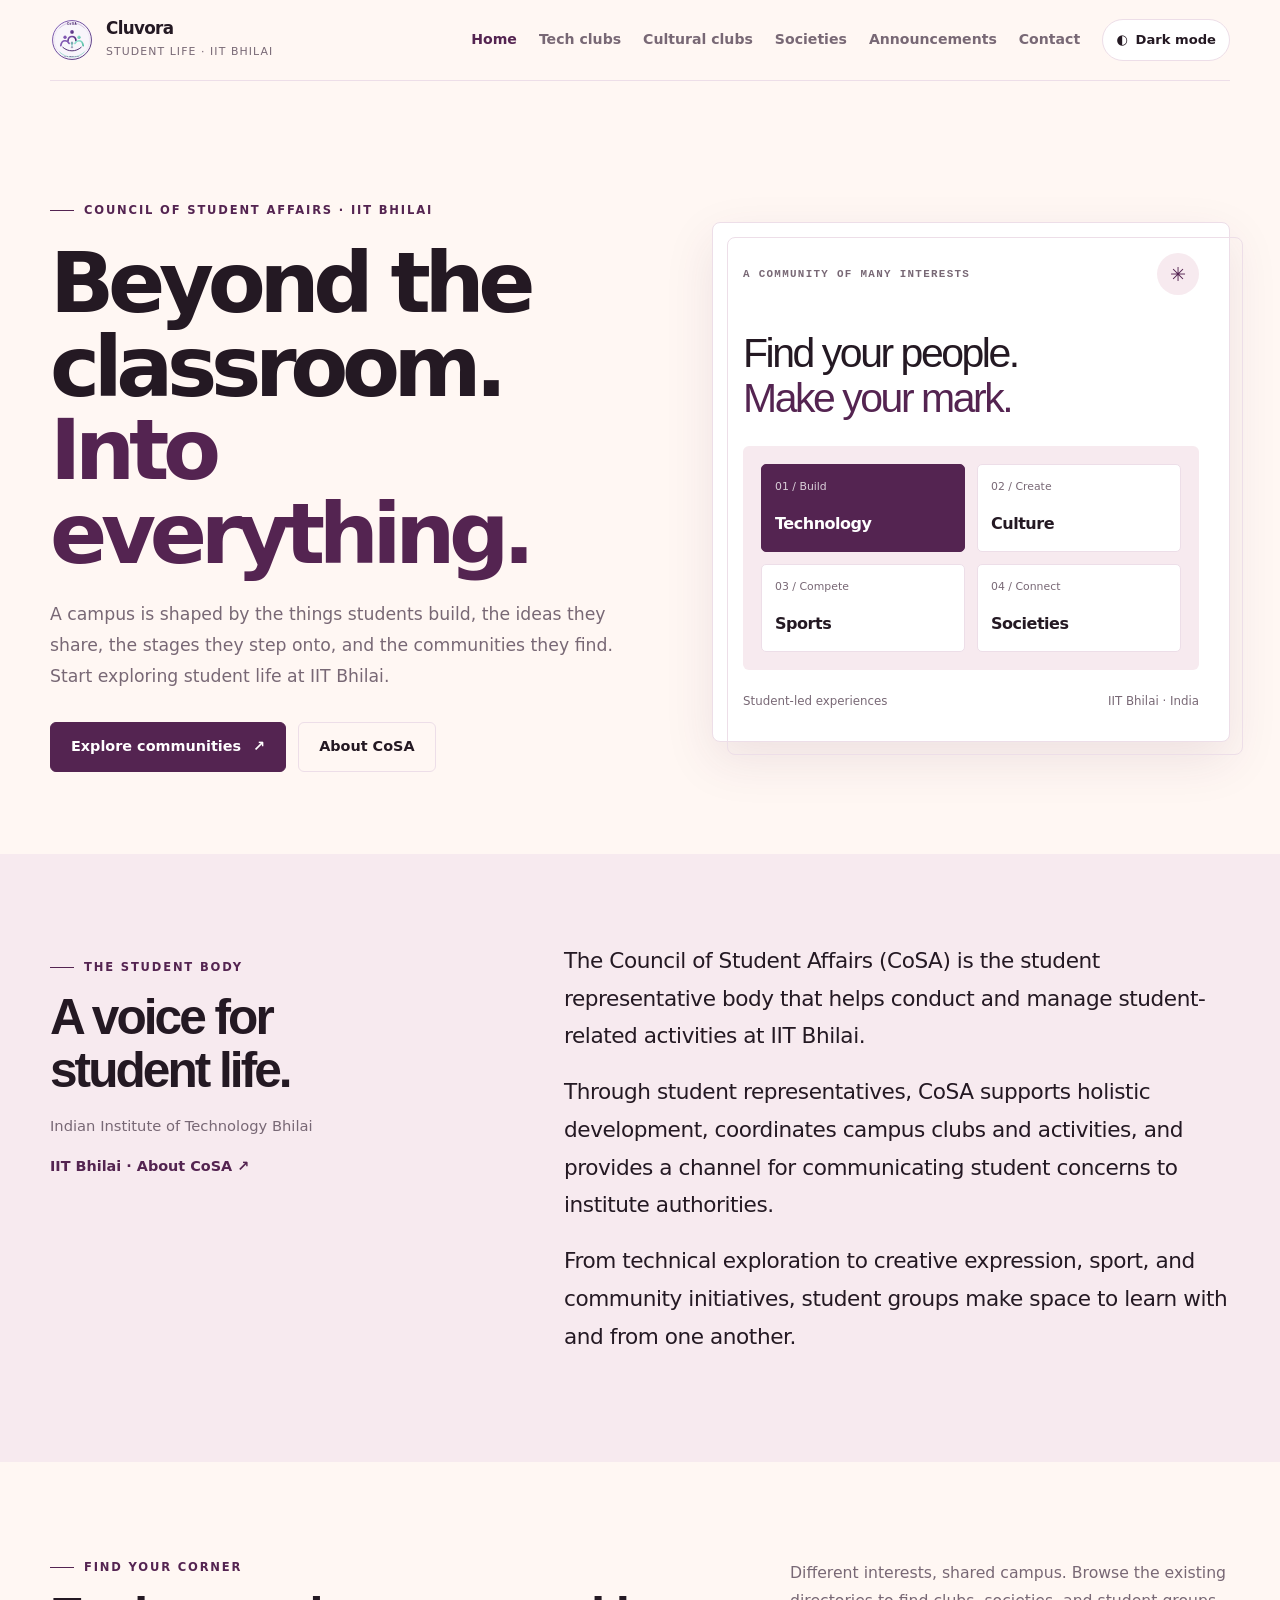
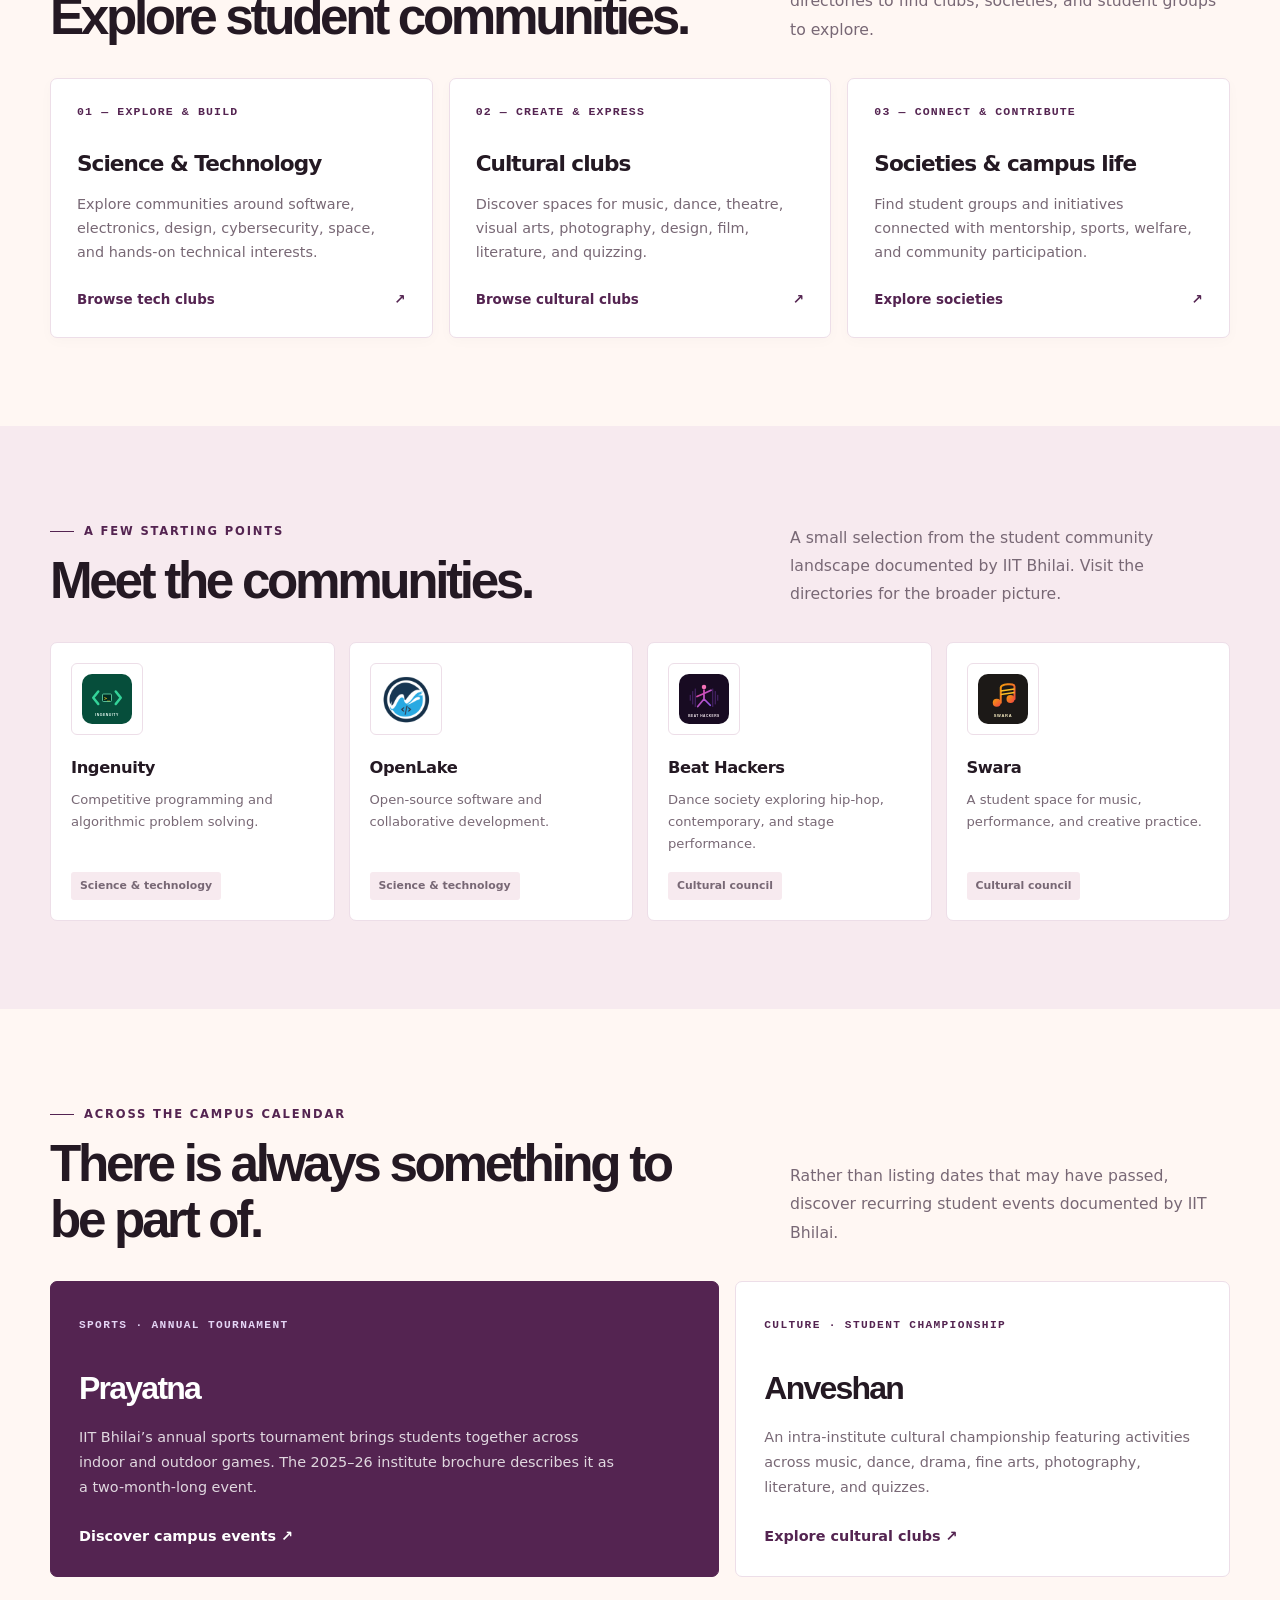
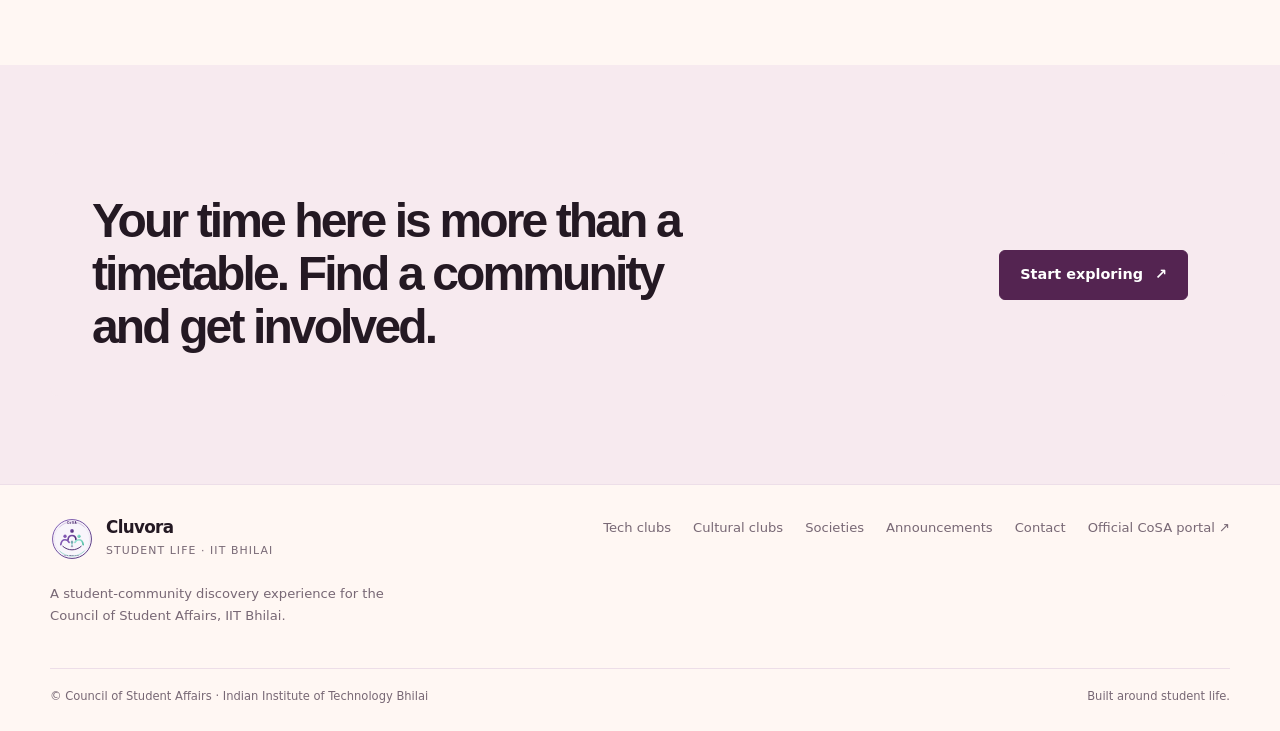
==== commit 32f13671: "cult clubs work v1" ====
--- a/Home/index.html
+++ b/Home/index.html
@@ -168,8 +168,6 @@
               council</span>
           </article>
         </div>
-        <div style="margin-top:26px"><a class="text-link" href="../Tech%20Clubs/tech_clubs.html">Explore the full
-            community directory ↗</a></div>
       </div>
     </section>
 
